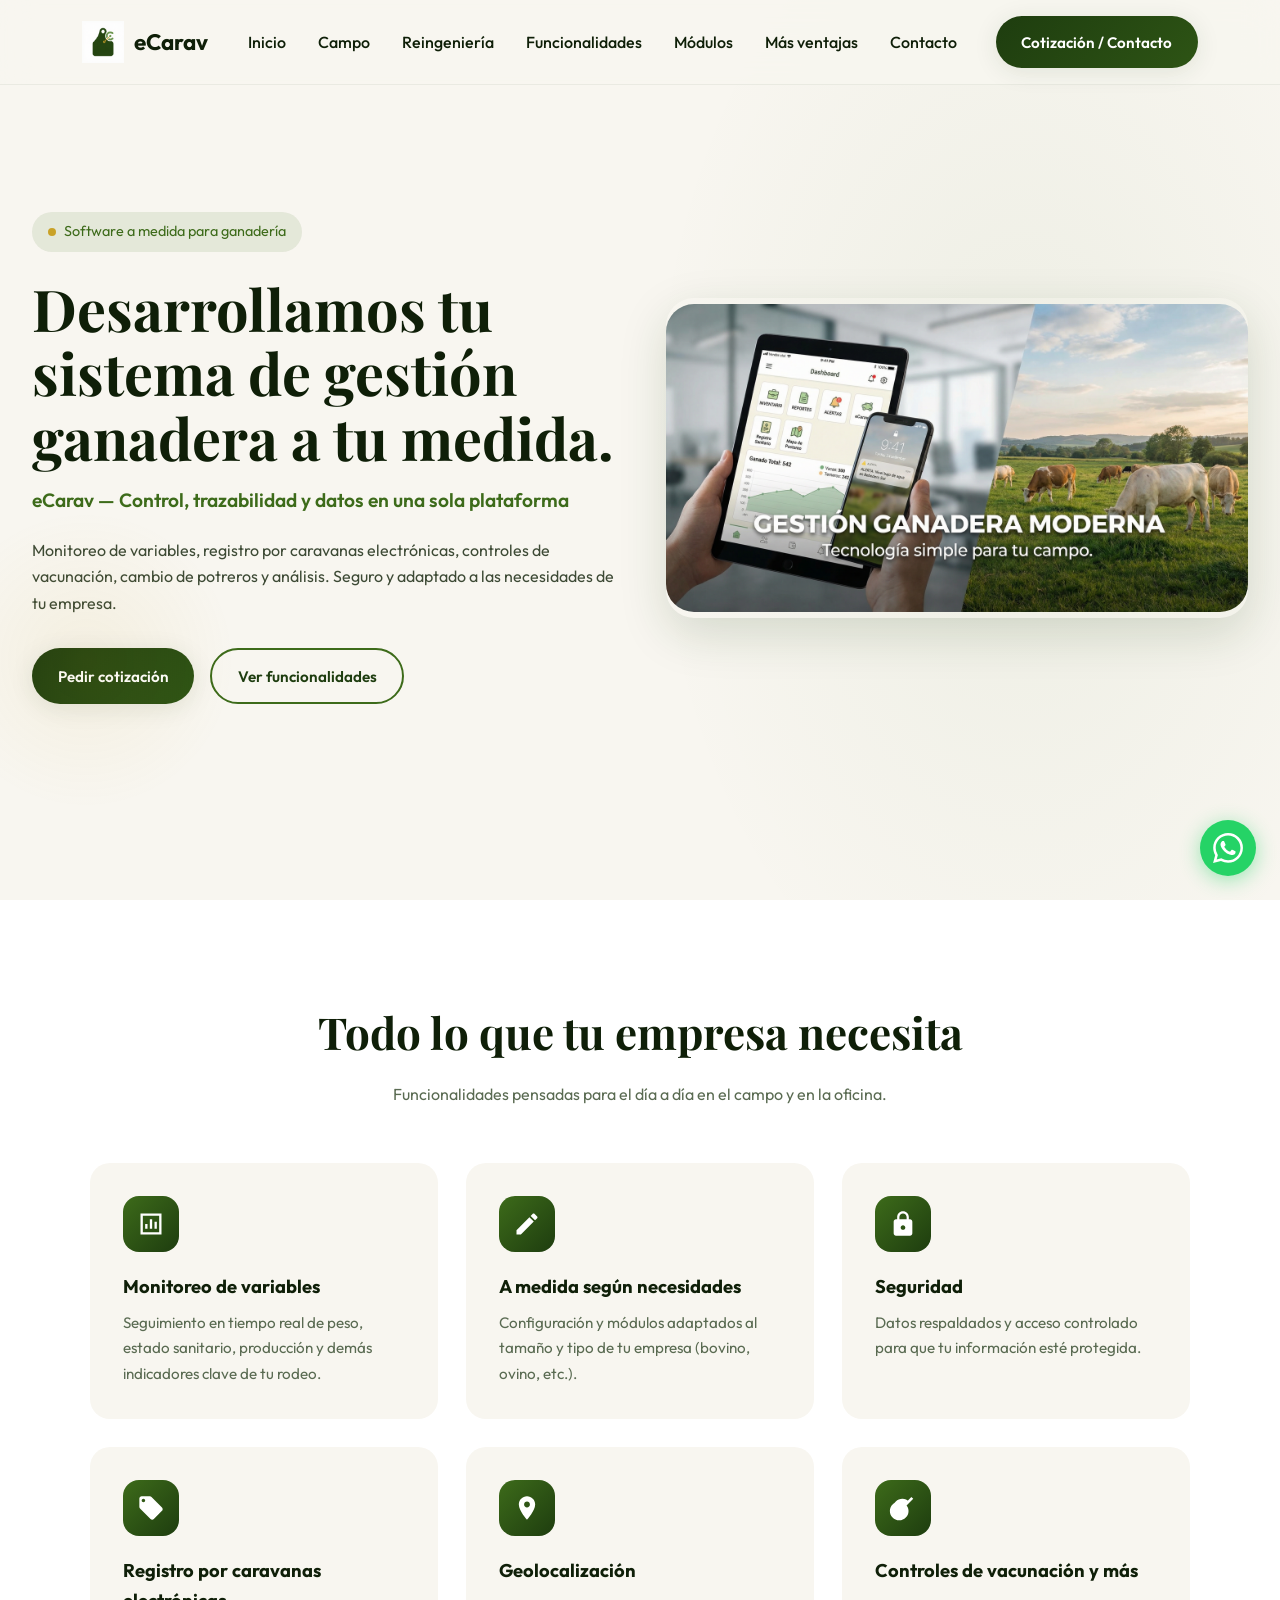
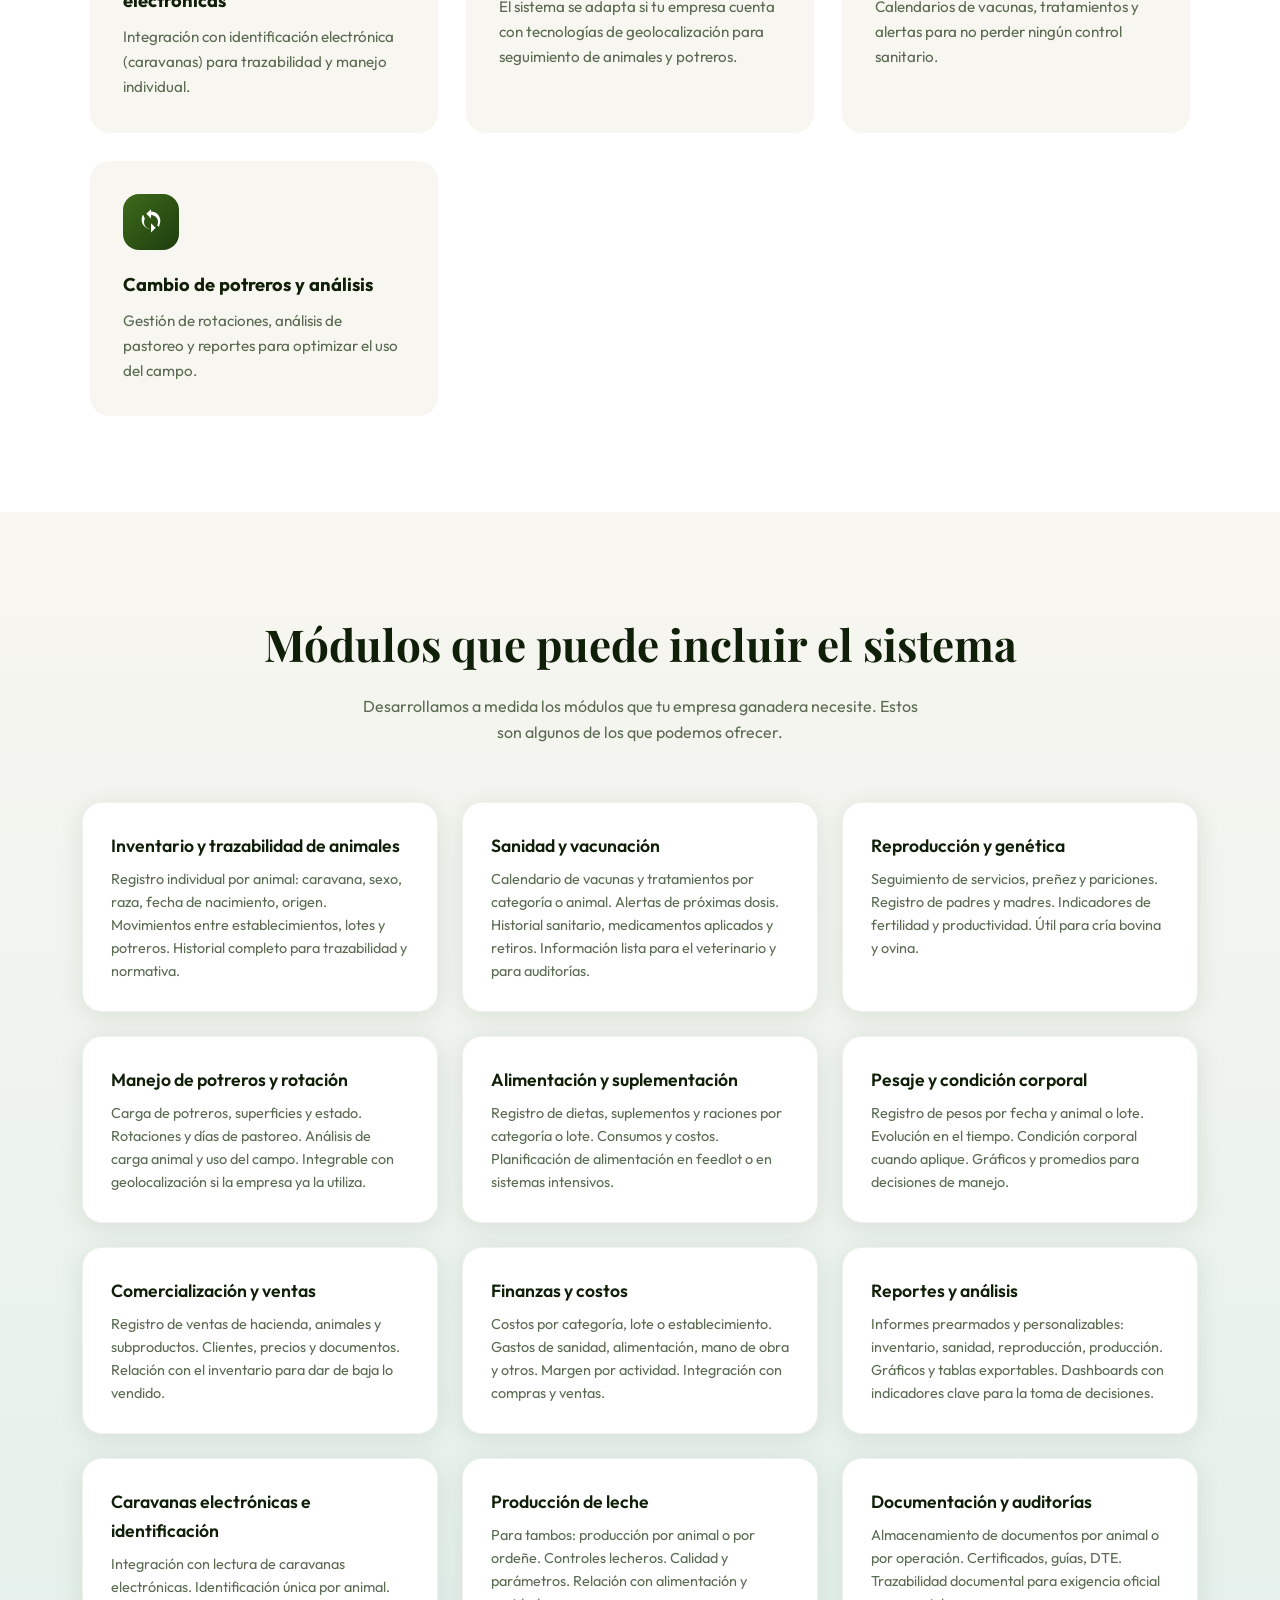
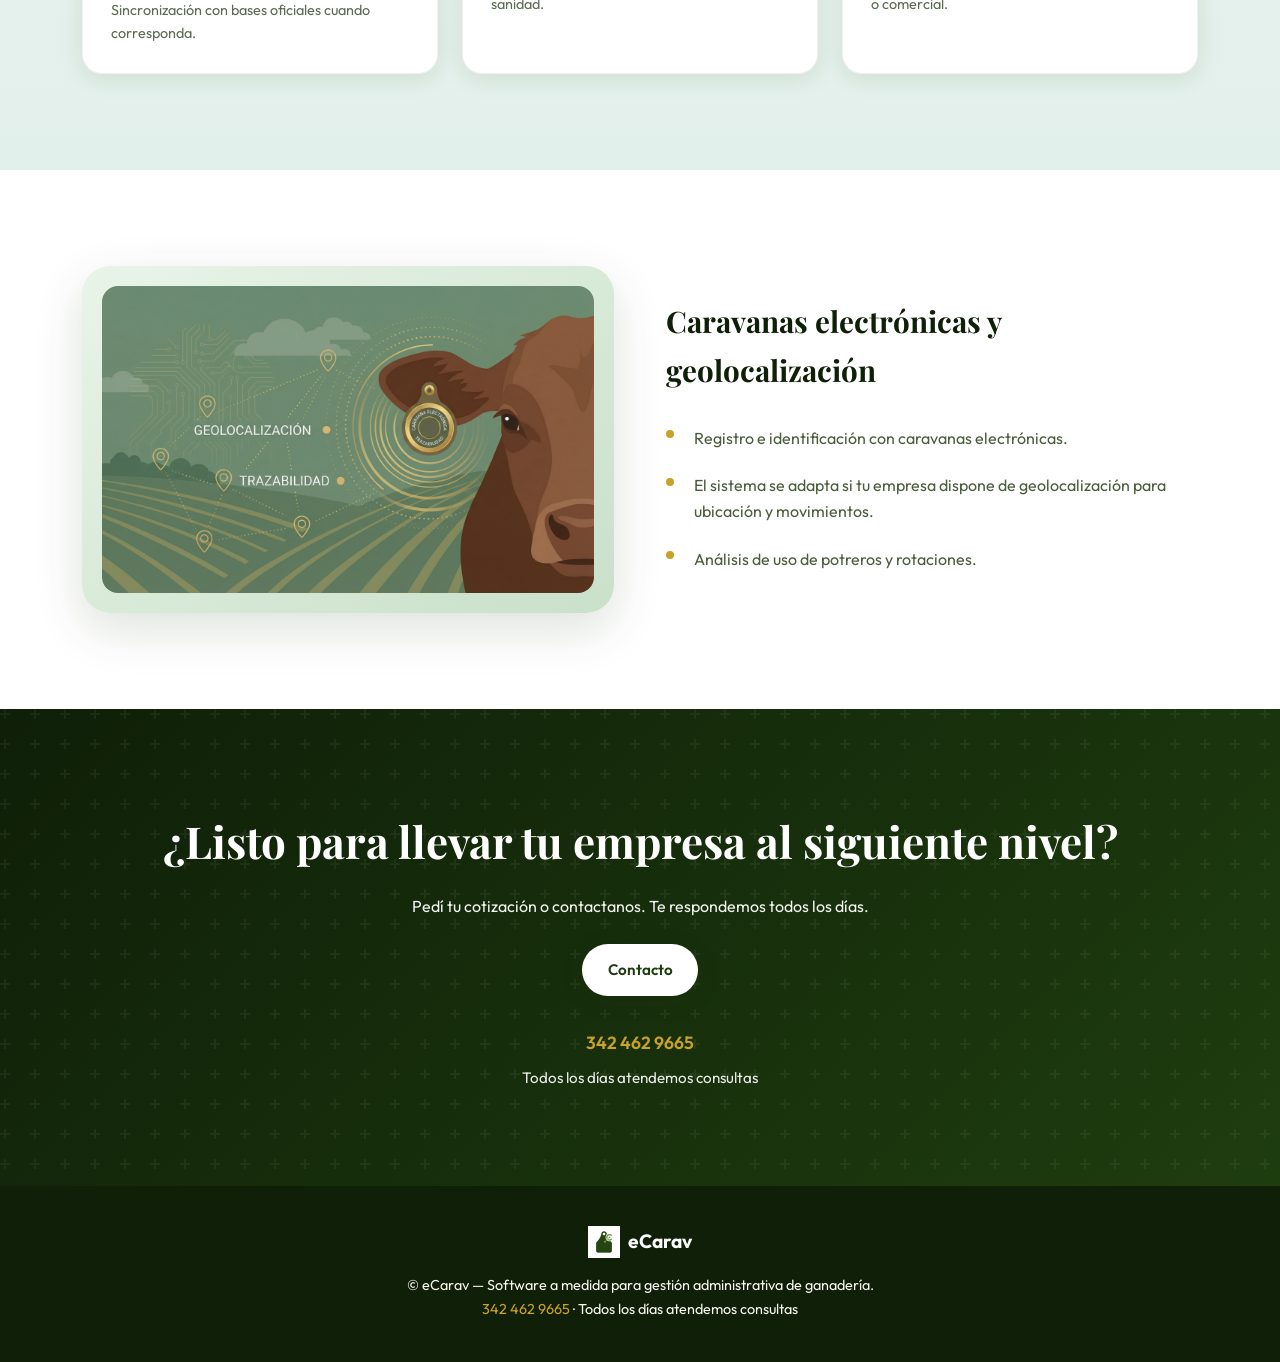
==== campo/index.html @ ef4b3420 "Add files via upload" ====
<!DOCTYPE html>
<html lang="es">
<head>
  <meta charset="UTF-8">
  <meta name="viewport" content="width=device-width, initial-scale=1.0">
  <title>Campo — Gestión ganadera | eCarav</title>
  <link rel="icon" type="image/png" href="/images/ecarav-logo.png">
  <link rel="preconnect" href="https://fonts.googleapis.com">
  <link rel="preconnect" href="https://fonts.gstatic.com" crossorigin>
  <link href="https://fonts.googleapis.com/css2?family=Outfit:wght@300;400;500;600;700;800&family=Playfair+Display:wght@600;700&display=swap" rel="stylesheet">
  <style>
    :root {
      --color-earth: #1e3d0f;
      --color-pasture: #3d6b1a;
      --color-gold: #c9a227;
      --color-cream: #f8f6f0;
      --color-bark: #0f1f08;
      --color-sky: #e2f0eb;
      --color-mint: #b8d4a8;
      --shadow-soft: 0 4px 24px rgba(30, 61, 15, 0.1);
      --shadow-lift: 0 16px 48px rgba(30, 61, 15, 0.15);
      --radius: 20px;
      --radius-lg: 28px;
      --transition: 0.4s cubic-bezier(0.4, 0, 0.2, 1);
      --ease-out: cubic-bezier(0.34, 1.56, 0.64, 1);
      --spacing-section: 6rem;
      --spacing-container: 2rem;
      --spacing-image: 1.25rem;
    }

    *, *::before, *::after { box-sizing: border-box; margin: 0; padding: 0; }
    html { scroll-behavior: smooth; }
    body {
      font-family: 'Outfit', sans-serif;
      background: var(--color-cream);
      color: var(--color-bark);
      line-height: 1.65;
      overflow-x: hidden;
    }
    img { max-width: 100%; height: auto; }

    .container { max-width: 1180px; margin: 0 auto; padding: 0 var(--spacing-container); }

    /* ----- Animaciones globales ----- */
    @keyframes fadeUp {
      from { opacity: 0; transform: translateY(32px); }
      to { opacity: 1; transform: translateY(0); }
    }
    @keyframes float {
      0%, 100% { transform: translateY(0); }
      50% { transform: translateY(-10px); }
    }
    @keyframes pulse-soft {
      0%, 100% { opacity: 1; transform: scale(1); }
      50% { opacity: 0.9; transform: scale(1.02); }
    }
    @keyframes gradient-shift {
      0% { background-position: 0% 50%; }
      50% { background-position: 100% 50%; }
      100% { background-position: 0% 50%; }
    }
    @keyframes shimmer {
      0% { background-position: -200% 0; }
      100% { background-position: 200% 0; }
    }
    @keyframes dot-pulse {
      0%, 100% { opacity: 0.4; transform: scale(1); }
      50% { opacity: 1; transform: scale(1.2); }
    }

    /* ----- Header ----- */
    header {
      position: fixed;
      top: 0;
      left: 0;
      right: 0;
      z-index: 100;
      padding: 1rem 0;
      background: rgba(248, 246, 240, 0.88);
      backdrop-filter: blur(16px);
      border-bottom: 1px solid rgba(30, 61, 15, 0.06);
      transition: var(--transition);
    }
    header.scrolled { padding: 0.6rem 0; box-shadow: var(--shadow-soft); }
    .header-inner {
      display: flex;
      align-items: center;
      justify-content: space-between;
    }
    .logo-link {
      display: flex;
      align-items: center;
      gap: 0.65rem;
      text-decoration: none;
      color: var(--color-bark);
      font-weight: 700;
      font-size: 1.4rem;
      transition: var(--transition);
    }
    .logo-link:hover { color: var(--color-pasture); }
    .logo-link img {
      height: 42px;
      width: auto;
      display: block;
    }
    nav ul { display: flex; gap: 2rem; list-style: none; flex-wrap: wrap; }
    .btn-text-mobile { display: none; }
    nav a {
      text-decoration: none;
      color: var(--color-bark);
      font-weight: 500;
      transition: var(--transition);
    }
    nav a:hover { color: var(--color-pasture); }
    .btn {
      display: inline-flex;
      align-items: center;
      justify-content: center;
      gap: 0.5rem;
      padding: 0.85rem 1.6rem;
      border-radius: 999px;
      font-weight: 600;
      text-decoration: none;
      transition: var(--transition);
      border: none;
      cursor: pointer;
      font-family: inherit;
      font-size: 0.95rem;
    }
    .btn-primary {
      background: linear-gradient(135deg, var(--color-earth) 0%, var(--color-pasture) 100%);
      background-size: 200% 200%;
      color: white;
      box-shadow: var(--shadow-soft);
    }
    .btn-primary:hover {
      transform: translateY(-3px);
      box-shadow: var(--shadow-lift);
      animation: gradient-shift 3s ease infinite;
    }
    .btn-outline {
      background: transparent;
      color: var(--color-earth);
      border: 2px solid var(--color-pasture);
    }
    .btn-outline:hover {
      background: var(--color-pasture);
      color: white;
    }

    /* ----- Hero ----- */
    .hero {
      min-height: 100vh;
      display: grid;
      grid-template-columns: 1fr 1fr;
      align-items: center;
      gap: clamp(2rem, 4vw, 4rem);
      padding: 6rem var(--spacing-container) 5rem;
      position: relative;
    }
    .hero::before {
      content: '';
      position: absolute;
      top: -30%;
      right: -15%;
      width: 70%;
      height: 160%;
      background: radial-gradient(ellipse, rgba(61, 107, 26, 0.06) 0%, transparent 60%);
      pointer-events: none;
    }
    .hero::after {
      content: '';
      position: absolute;
      bottom: 10%;
      left: -5%;
      width: 300px;
      height: 300px;
      background: radial-gradient(circle, rgba(201, 162, 39, 0.08) 0%, transparent 70%);
      pointer-events: none;
    }
    .hero-content h1 {
      font-family: 'Playfair Display', serif;
      font-size: clamp(2.4rem, 5vw, 3.6rem);
      line-height: 1.12;
      color: var(--color-bark);
      margin-bottom: 1rem;
      opacity: 0;
      animation: fadeUp 0.9s var(--ease-out) forwards;
    }
    .hero-content .tagline {
      font-size: 1.2rem;
      color: var(--color-pasture);
      font-weight: 600;
      margin-bottom: 1.25rem;
      opacity: 0;
      animation: fadeUp 0.9s 0.12s var(--ease-out) forwards;
    }
    .hero-content p {
      margin-bottom: 2rem;
      color: #3d4a35;
      opacity: 0;
      animation: fadeUp 0.9s 0.24s var(--ease-out) forwards;
    }
    .hero-actions {
      display: flex;
      gap: 1rem;
      flex-wrap: wrap;
      opacity: 0;
      animation: fadeUp 0.9s 0.4s var(--ease-out) forwards;
    }
    .hero-image-wrap {
      position: relative;
      border-radius: var(--radius-lg);
      overflow: visible;
      box-shadow: var(--shadow-lift);
      padding: 0;
      background: transparent;
      opacity: 0;
      animation: fadeUp 0.9s 0.2s var(--ease-out) forwards;
      display: flex;
      align-items: center;
      justify-content: center;
      min-height: 320px;
    }
    .hero-image-wrap img {
      width: 100%;
      height: auto;
      max-height: 420px;
      object-fit: contain;
      object-position: center;
      display: block;
      border-radius: var(--radius-lg);
    }
    .gif-zone {
      width: 100%;
      height: 100%;
      min-height: 280px;
      display: flex;
      align-items: center;
      justify-content: center;
      background: #d8e8d0;
      position: relative;
    }
    .gif-zone img {
      width: 100%;
      height: auto;
      max-height: 100%;
      object-fit: contain;
    }
    .img-placeholder {
      width: 100%;
      height: 100%;
      min-height: 200px;
      display: flex;
      align-items: center;
      justify-content: center;
      color: var(--color-pasture);
      font-size: 0.9rem;
      font-weight: 500;
      border: 2px dashed rgba(61, 107, 26, 0.3);
    }

    /* ----- Badge dinámico ----- */
    .badge-dynamic {
      display: inline-flex;
      align-items: center;
      gap: 0.5rem;
      padding: 0.5rem 1rem;
      background: rgba(61, 107, 26, 0.1);
      border-radius: 999px;
      font-size: 0.9rem;
      color: var(--color-pasture);
      margin-bottom: 1.5rem;
      opacity: 0;
      animation: fadeUp 0.9s 0.05s var(--ease-out) forwards;
    }
    .badge-dynamic .dot {
      width: 8px;
      height: 8px;
      border-radius: 50%;
      background: var(--color-gold);
      animation: dot-pulse 1.5s ease-in-out infinite;
    }

    /* ----- Features ----- */
    .features {
      padding: var(--spacing-section) 0;
      background: white;
      position: relative;
    }
    .features .container { padding-left: var(--spacing-container); padding-right: var(--spacing-container); }
    .section-title {
      text-align: center;
      margin-bottom: 3.5rem;
      padding: 0 1rem;
    }
    .section-title h2 {
      font-family: 'Playfair Display', serif;
      font-size: clamp(2rem, 4vw, 2.75rem);
      color: var(--color-bark);
      margin-bottom: 0.75rem;
    }
    .section-title p { color: #5a6b52; max-width: 560px; margin: 0 auto; }
    .features-grid {
      display: grid;
      grid-template-columns: repeat(auto-fit, minmax(280px, 1fr));
      gap: 1.75rem;
      margin: 0 auto;
      max-width: 1100px;
    }
    .feature-card {
      background: var(--color-cream);
      border-radius: var(--radius);
      padding: 2rem;
      transition: var(--transition);
      border: 1px solid transparent;
      position: relative;
      overflow: hidden;
    }
    .feature-card::before {
      content: '';
      position: absolute;
      top: 0;
      left: 0;
      right: 0;
      height: 4px;
      background: linear-gradient(90deg, var(--color-pasture), var(--color-gold));
      transform: scaleX(0);
      transform-origin: left;
      transition: var(--transition);
    }
    .feature-card:hover {
      transform: translateY(-8px);
      box-shadow: var(--shadow-lift);
      border-color: rgba(61, 107, 26, 0.15);
    }
    .feature-card:hover::before { transform: scaleX(1); }
    .feature-card .icon-wrap {
      width: 56px;
      height: 56px;
      border-radius: 16px;
      background: linear-gradient(135deg, var(--color-pasture), var(--color-earth));
      display: flex;
      align-items: center;
      justify-content: center;
      color: white;
      margin-bottom: 1.25rem;
      transition: var(--transition);
    }
    .feature-card .icon-wrap svg {
      width: 28px;
      height: 28px;
      fill: currentColor;
    }
    .feature-card:hover .icon-wrap { animation: pulse-soft 1.5s ease infinite; }
    .feature-card h3 { margin-bottom: 0.5rem; color: var(--color-bark); font-size: 1.15rem; }
    .feature-card p { color: #5a6b52; font-size: 0.95rem; }

    /* ----- Módulos del sistema ----- */
    .modules-section {
      padding: var(--spacing-section) 0;
      background: linear-gradient(180deg, var(--color-cream) 0%, var(--color-sky) 100%);
    }
    .modules-section .container { padding-left: var(--spacing-container); padding-right: var(--spacing-container); }
    .modules-intro {
      max-width: 640px;
      margin: 0 auto 2.5rem;
      text-align: center;
    }
    .modules-intro p { color: #5a6b52; margin-top: 0.75rem; }
    .modules-grid {
      display: grid;
      grid-template-columns: repeat(auto-fill, minmax(320px, 1fr));
      gap: 1.5rem;
    }
    .module-card {
      background: white;
      border-radius: var(--radius);
      padding: 1.75rem;
      box-shadow: var(--shadow-soft);
      transition: var(--transition);
      border: 1px solid rgba(61, 107, 26, 0.08);
    }
    .module-card:hover {
      box-shadow: var(--shadow-lift);
      border-color: rgba(61, 107, 26, 0.15);
    }
    .module-card h4 {
      font-size: 1.1rem;
      color: var(--color-bark);
      margin-bottom: 0.5rem;
      font-weight: 600;
    }
    .module-card p {
      font-size: 0.9rem;
      color: #5a6b52;
      line-height: 1.6;
      margin: 0;
    }

    /* ----- Bloque destacado con imagen / GIF ----- */
    .highlight-block {
      padding: var(--spacing-section) 0;
      background: white;
    }
    .highlight-block .container { padding-left: var(--spacing-container); padding-right: var(--spacing-container); }
    .highlight-split {
      display: grid;
      grid-template-columns: 1fr 1fr;
      gap: clamp(2.5rem, 4vw, 4rem);
      align-items: center;
      margin-bottom: 4.5rem;
    }
    .highlight-split:last-child { margin-bottom: 0; }
    .highlight-split.reverse { direction: rtl; }
    .highlight-split.reverse > * { direction: ltr; }
    .highlight-media {
      border-radius: var(--radius-lg);
      overflow: visible;
      box-shadow: var(--shadow-lift);
      padding: var(--spacing-image);
      background: linear-gradient(145deg, #e8f4e8, #c9e0c9);
      display: flex;
      align-items: center;
      justify-content: center;
      min-height: 280px;
    }
    .highlight-media img {
      width: 100%;
      height: auto;
      max-height: 320px;
      object-fit: contain;
      object-position: center;
      display: block;
      border-radius: calc(var(--radius) - 4px);
    }
    .highlight-media .gif-zone { min-height: 260px; }
    .highlight-media .gif-zone img { object-fit: contain; max-height: 300px; }
    .highlight-content { padding: 0 1.5rem 0 0; }
    .highlight-split.reverse .highlight-content { padding: 0 0 0 1.5rem; }
    .highlight-content h3 {
      font-family: 'Playfair Display', serif;
      font-size: 1.85rem;
      margin-bottom: 1.25rem;
      color: var(--color-bark);
    }
    .highlight-content ul { list-style: none; }
    .highlight-content li {
      padding: 0.65rem 0;
      padding-left: 1.75rem;
      position: relative;
      color: #4a5d3d;
    }
    .highlight-content li::before {
      content: '';
      position: absolute;
      left: 0;
      top: 1rem;
      width: 8px;
      height: 8px;
      border-radius: 50%;
      background: var(--color-gold);
    }

    /* ----- CTA + Contacto ----- */
    .cta {
      padding: var(--spacing-section) 0;
      background: linear-gradient(135deg, var(--color-bark) 0%, var(--color-earth) 50%, var(--color-pasture) 100%);
      background-size: 200% 200%;
      animation: gradient-shift 8s ease infinite;
      color: white;
      text-align: center;
      position: relative;
      overflow: hidden;
    }
    .cta::before {
      content: '';
      position: absolute;
      inset: 0;
      background: url("data:image/svg+xml,%3Csvg width='60' height='60' viewBox='0 0 60 60' xmlns='http://www.w3.org/2000/svg'%3E%3Cg fill='none' fill-rule='evenodd'%3E%3Cg fill='%23ffffff' fill-opacity='0.05'%3E%3Cpath d='M36 34v-4h-2v4h-4v2h4v4h2v-4h4v-2h-4zm0-30V0h-2v4h-4v2h4v4h2V6h4V4h-4zM6 34v-4H4v4H0v2h4v4h2v-4h4v-2H6zM6 4V0H4v4H0v2h4v4h2V6h4V4H6z'/%3E%3C/g%3E%3C/g%3E%3C/svg%3E");
    }
    .cta .container { position: relative; z-index: 1; }
    .cta h2 {
      font-family: 'Playfair Display', serif;
      font-size: clamp(2rem, 4vw, 2.75rem);
      margin-bottom: 1rem;
    }
    .cta p { margin-bottom: 1.5rem; opacity: 0.95; max-width: 520px; margin-left: auto; margin-right: auto; }
    .cta-actions { display: flex; gap: 1rem; justify-content: center; flex-wrap: wrap; margin-bottom: 2rem; }
    .contact-info {
      display: flex;
      flex-direction: column;
      align-items: center;
      gap: 0.5rem;
      font-size: 1.1rem;
    }
    .contact-info a {
      color: var(--color-gold);
      text-decoration: none;
      font-weight: 600;
      transition: var(--transition);
    }
    .contact-info a:hover { text-decoration: underline; }
    .contact-info .hours { font-size: 0.95rem; opacity: 0.9; }
    .cta .btn-primary {
      background: white;
      color: var(--color-earth);
    }
    .cta .btn-primary:hover { background: var(--color-cream); color: var(--color-bark); }

    /* ----- Footer ----- */
    footer {
      padding: 2.5rem var(--spacing-container);
      background: var(--color-bark);
      color: var(--color-cream);
      text-align: center;
      font-size: 0.9rem;
    }
    footer a { color: var(--color-gold); text-decoration: none; }
    footer .logo-footer {
      display: inline-flex;
      align-items: center;
      gap: 0.5rem;
      margin-bottom: 1rem;
      color: white;
      font-weight: 700;
      font-size: 1.2rem;
    }
    footer .logo-footer img { height: 32px; width: auto; }

    /* ----- Reveal al scroll ----- */
    .reveal {
      opacity: 0;
      transform: translateY(32px);
      transition: opacity 0.65s var(--ease-out), transform 0.65s var(--ease-out);
    }
    .reveal.visible {
      opacity: 1;
      transform: translateY(0);
    }

    /* ----- Responsive: tablet ----- */
    @media (max-width: 900px) {
      .header-inner { flex-wrap: wrap; }
      nav ul { gap: 1rem; }
      .hero { grid-template-columns: 1fr; padding-top: 5rem; text-align: center; padding-left: var(--spacing-container); padding-right: var(--spacing-container); }
      .hero-actions { justify-content: center; }
      .hero-image-wrap { max-width: 540px; margin: 0 auto; }
      .hero-image-wrap img { max-height: 320px; }
      .features-grid { grid-template-columns: 1fr; }
      .modules-grid { grid-template-columns: 1fr; }
      .highlight-split, .highlight-split.reverse {
        grid-template-columns: 1fr;
        direction: ltr;
        gap: 2rem;
      }
      .highlight-content { padding: 0 !important; }
      .highlight-media { padding: 1.25rem; }
      .highlight-media img { max-height: 280px; }
    }

    /* ----- Responsive: móvil ----- */
    @media (max-width: 600px) {
      :root { --spacing-container: 1rem; --spacing-section: 3.5rem; }
      .container { padding-left: 1rem; padding-right: 1rem; }
      header .container { padding-left: 1rem; padding-right: 1rem; }
      .header-inner { flex-wrap: wrap; gap: 0.75rem; }
      .logo-link { font-size: 1.2rem; }
      .logo-link img { height: 36px; }
      nav.nav-desktop { display: none; }
      .btn { padding: 0.75rem 1.25rem; font-size: 0.9rem; min-height: 44px; -webkit-tap-highlight-color: transparent; }
      header .btn-contact { padding: 0.7rem 1.25rem; }
      .btn-text-desktop { display: none; }
      .btn-text-mobile { display: inline; }
      .hero {
        min-height: auto;
        padding: 5rem 1rem 3rem;
        gap: 2rem;
      }
      .hero-content h1 { font-size: 1.75rem; line-height: 1.2; margin-bottom: 0.75rem; }
      .hero-content .tagline { font-size: 1rem; margin-bottom: 1rem; }
      .hero-content p { font-size: 0.95rem; margin-bottom: 1.5rem; }
      .hero-actions {
        flex-direction: column;
        width: 100%;
        gap: 0.75rem;
      }
      .hero-actions .btn { width: 100%; justify-content: center; }
      .hero-image-wrap { min-height: 240px; }
      .hero-image-wrap img { max-height: 260px; }
      .features { padding: 3.5rem 0; }
      .features .container { padding-left: 1rem; padding-right: 1rem; }
      .section-title { margin-bottom: 2rem; padding: 0; }
      .section-title h2 { font-size: 1.6rem; }
      .section-title p { font-size: 0.9rem; }
      .feature-card { padding: 1.5rem; }
      .feature-card .icon-wrap { width: 48px; height: 48px; }
      .feature-card .icon-wrap svg { width: 24px; height: 24px; }
      .feature-card h3 { font-size: 1.05rem; }
      .feature-card p { font-size: 0.9rem; }
      .modules-section { padding: 3.5rem 0; }
      .modules-section .container { padding-left: 1rem; padding-right: 1rem; }
      .modules-grid { grid-template-columns: 1fr; }
      .module-card { padding: 1.5rem; }
      .highlight-block { padding: 3.5rem 0; }
      .highlight-block .container { padding-left: 1rem; padding-right: 1rem; }
      .highlight-split, .highlight-split.reverse { margin-bottom: 3rem; gap: 1.5rem; }
      .highlight-media { padding: 1rem; min-height: 220px; }
      .highlight-media img { max-height: 220px; }
      .highlight-content h3 { font-size: 1.4rem; }
      .highlight-content li { font-size: 0.9rem; padding: 0.5rem 0 0.5rem 1.5rem; }
      .cta { padding: 3.5rem 1rem; }
      .cta h2 { font-size: 1.5rem; margin-bottom: 0.75rem; }
      .cta p { font-size: 0.95rem; margin-bottom: 1.5rem; }
      .cta-actions { flex-direction: column; margin-bottom: 1.5rem; }
      .cta-actions .btn { width: 100%; max-width: 280px; min-height: 48px; }
      .contact-info { font-size: 1rem; }
      .contact-info a { font-size: 1.1rem; }
      footer { padding: 2rem 1rem; font-size: 0.85rem; }
      footer .logo-footer { font-size: 1.1rem; }
      footer .logo-footer img { height: 28px; }
    }

    /* ----- WhatsApp flotante ----- */
    .wa-float {
      position: fixed;
      bottom: 1.5rem;
      right: 1.5rem;
      z-index: 999;
      width: 56px;
      height: 56px;
      border-radius: 50%;
      background: #25D366;
      color: white;
      display: flex;
      align-items: center;
      justify-content: center;
      box-shadow: 0 4px 20px rgba(37, 211, 102, 0.45);
      transition: transform 0.3s ease, box-shadow 0.3s ease;
      -webkit-tap-highlight-color: transparent;
      text-decoration: none;
      animation: wa-float 2.5s ease-in-out infinite;
    }
    .wa-float:hover {
      transform: scale(1.08);
      box-shadow: 0 6px 28px rgba(37, 211, 102, 0.55);
    }
    .wa-float svg {
      width: 30px;
      height: 30px;
      fill: currentColor;
    }
    @keyframes wa-float {
      0%, 100% { transform: translateY(0); }
      50% { transform: translateY(-6px); }
    }

    /* ----- Responsive: móvil muy pequeño ----- */
    @media (max-width: 380px) {
      .hero-content h1 { font-size: 1.5rem; }
      .logo-link span { font-size: 1.1rem; }
      .section-title h2 { font-size: 1.45rem; }
      .cta h2 { font-size: 1.35rem; }
    }
    @media (max-width: 600px) {
      .wa-float { bottom: 1.25rem; right: 1.25rem; width: 52px; height: 52px; }
      .wa-float svg { width: 28px; height: 28px; }
    }
  </style>
</head>
<body>
  <header id="header">
    <div class="container header-inner">
      <a href="/" class="logo-link">
        <img src="/images/ecarav-logo.png" alt="eCarav logo">
        <span>eCarav</span>
      </a>
      <nav class="nav-desktop">
        <ul>
          <li><a href="/">Inicio</a></li>
          <li><a href="/campo/">Campo</a></li>
          <li><a href="/reingenieria/">Reingeniería</a></li>
          <li><a href="#features">Funcionalidades</a></li>
          <li><a href="#modulos">Módulos</a></li>
          <li><a href="#destacado">Más ventajas</a></li>
          <li><a href="/contacto/">Contacto</a></li>
        </ul>
      </nav>
      <a href="/contacto/" class="btn btn-primary btn-contact"><span class="btn-text-desktop">Cotización / Contacto</span><span class="btn-text-mobile">Contacto</span></a>
    </div>
  </header>

  <main>
    <section class="hero">
      <div class="container" style="display: contents;">
        <div class="hero-content">
          <div class="badge-dynamic">
            <span class="dot"></span>
            Software a medida para ganadería
          </div>
          <h1>Desarrollamos tu sistema de gestión ganadera a tu medida.</h1>
          <p class="tagline">eCarav — Control, trazabilidad y datos en una sola plataforma</p>
          <p>Monitoreo de variables, registro por caravanas electrónicas, controles de vacunación, cambio de potreros y análisis. Seguro y adaptado a las necesidades de tu empresa.</p>
          <div class="hero-actions">
            <a href="/contacto/" class="btn btn-primary">Pedir cotización</a>
            <a href="#features" class="btn btn-outline">Ver funcionalidades</a>
          </div>
        </div>
        <div class="hero-image-wrap">
          <img src="/images/ecarav-hero.png" alt="eCarav — Gestión ganadera en campo y pantalla">
        </div>
      </div>
    </section>

    <section class="features" id="features">
      <div class="container">
        <div class="section-title reveal">
          <h2>Todo lo que tu empresa necesita</h2>
          <p>Funcionalidades pensadas para el día a día en el campo y en la oficina.</p>
        </div>
        <div class="features-grid">
          <article class="feature-card reveal">
            <div class="icon-wrap"><svg viewBox="0 0 24 24" xmlns="http://www.w3.org/2000/svg"><path d="M3 3v18h18V3H3zm16 16H5V5h14v14zM7 12h2v4H7v-4zm4-4h2v8h-2V8zm4 2h2v6h-2v-6z"/></svg></div>
            <h3>Monitoreo de variables</h3>
            <p>Seguimiento en tiempo real de peso, estado sanitario, producción y demás indicadores clave de tu rodeo.</p>
          </article>
          <article class="feature-card reveal">
            <div class="icon-wrap"><svg viewBox="0 0 24 24" xmlns="http://www.w3.org/2000/svg"><path d="M3 17.25V21h3.75L17.81 9.94l-3.75-3.75L3 17.25zM20.71 7.04c.39-.39.39-1.02 0-1.41l-2.34-2.34c-.39-.39-1.02-.39-1.41 0l-1.83 1.83 3.75 3.75 1.83-1.83z"/></svg></div>
            <h3>A medida según necesidades</h3>
            <p>Configuración y módulos adaptados al tamaño y tipo de tu empresa (bovino, ovino, etc.).</p>
          </article>
          <article class="feature-card reveal">
            <div class="icon-wrap"><svg viewBox="0 0 24 24" xmlns="http://www.w3.org/2000/svg"><path d="M18 8h-1V6c0-2.76-2.24-5-5-5S7 3.24 7 6v2H6c-1.1 0-2 .9-2 2v10c0 1.1.9 2 2 2h12c1.1 0 2-.9 2-2V10c0-1.1-.9-2-2-2zm-6 9c-1.1 0-2-.9-2-2s.9-2 2-2 2 .9 2 2-.9 2-2 2zm3.1-9H8.9V6c0-1.71 1.39-3.1 3.1-3.1 1.71 0 3.1 1.39 3.1 3.1v2z"/></svg></div>
            <h3>Seguridad</h3>
            <p>Datos respaldados y acceso controlado para que tu información esté protegida.</p>
          </article>
          <article class="feature-card reveal">
            <div class="icon-wrap"><svg viewBox="0 0 24 24" xmlns="http://www.w3.org/2000/svg"><path d="M21.41 11.58l-9-9C12.05 2.22 11.55 2 11 2H4c-1.1 0-2 .9-2 2v7c0 .55.22 1.05.59 1.42l9 9c.36.36.86.58 1.41.58.55 0 1.05-.22 1.41-.59l7-7c.37-.36.59-.86.59-1.41 0-.55-.23-1.06-.59-1.42zM5.5 7C4.67 7 4 6.33 4 5.5S4.67 4 5.5 4 7 4.67 7 5.5 6.33 7 5.5 7z"/></svg></div>
            <h3>Registro por caravanas electrónicas</h3>
            <p>Integración con identificación electrónica (caravanas) para trazabilidad y manejo individual.</p>
          </article>
          <article class="feature-card reveal">
            <div class="icon-wrap"><svg viewBox="0 0 24 24" xmlns="http://www.w3.org/2000/svg"><path d="M12 2C8.13 2 5 5.13 5 9c0 5.25 7 13 7 13s7-7.75 7-13c0-3.87-3.13-7-7-7zm0 9.5c-1.38 0-2.5-1.12-2.5-2.5s1.12-2.5 2.5-2.5 2.5 1.12 2.5 2.5-1.12 2.5-2.5 2.5z"/></svg></div>
            <h3>Geolocalización</h3>
            <p>El sistema se adapta si tu empresa cuenta con tecnologías de geolocalización para seguimiento de animales y potreros.</p>
          </article>
          <article class="feature-card reveal">
            <div class="icon-wrap"><svg viewBox="0 0 24 24" xmlns="http://www.w3.org/2000/svg"><path d="M19.36 2.72l1.42 1.42-5.72 5.71c1.07 1.32 1.69 2.96 1.69 4.72 0 4.42-3.58 8-8 8s-8-3.58-8-8 3.58-8 8-8c1.76 0 3.4.62 4.72 1.69l5.71-5.72M5.93 17.57C4.5 16.25 3.5 14.23 3.5 12c0-4.42 3.58-8 8-8 2.23 0 4.25 1 5.57 2.43L12 14.93l-6.07-6.36z"/></svg></div>
            <h3>Controles de vacunación y más</h3>
            <p>Calendarios de vacunas, tratamientos y alertas para no perder ningún control sanitario.</p>
          </article>
          <article class="feature-card reveal">
            <div class="icon-wrap"><svg viewBox="0 0 24 24" xmlns="http://www.w3.org/2000/svg"><path d="M12 4V1L8 5l4 4V6c3.31 0 6 2.69 6 6 0 1.01-.25 1.97-.7 2.8l1.46 1.46C19.54 14.03 20 12.57 20 11c0-4.42-3.58-8-8-8zm0 14c-3.31 0-6-2.69-6-6 0-1.01.25-1.97.7-2.8L5.24 5.54C4.46 6.97 4 8.43 4 10c0 4.42 3.58 8 8 8v3l4-4-4-4v3z"/></svg></div>
            <h3>Cambio de potreros y análisis</h3>
            <p>Gestión de rotaciones, análisis de pastoreo y reportes para optimizar el uso del campo.</p>
          </article>
        </div>
      </div>
    </section>

    <section class="modules-section" id="modulos">
      <div class="container">
        <div class="section-title reveal">
          <h2>Módulos que puede incluir el sistema</h2>
          <p>Desarrollamos a medida los módulos que tu empresa ganadera necesite. Estos son algunos de los que podemos ofrecer.</p>
        </div>
        <div class="modules-grid">
          <article class="module-card reveal">
            <h4>Inventario y trazabilidad de animales</h4>
            <p>Registro individual por animal: caravana, sexo, raza, fecha de nacimiento, origen. Movimientos entre establecimientos, lotes y potreros. Historial completo para trazabilidad y normativa.</p>
          </article>
          <article class="module-card reveal">
            <h4>Sanidad y vacunación</h4>
            <p>Calendario de vacunas y tratamientos por categoría o animal. Alertas de próximas dosis. Historial sanitario, medicamentos aplicados y retiros. Información lista para el veterinario y para auditorías.</p>
          </article>
          <article class="module-card reveal">
            <h4>Reproducción y genética</h4>
            <p>Seguimiento de servicios, preñez y pariciones. Registro de padres y madres. Indicadores de fertilidad y productividad. Útil para cría bovina y ovina.</p>
          </article>
          <article class="module-card reveal">
            <h4>Manejo de potreros y rotación</h4>
            <p>Carga de potreros, superficies y estado. Rotaciones y días de pastoreo. Análisis de carga animal y uso del campo. Integrable con geolocalización si la empresa ya la utiliza.</p>
          </article>
          <article class="module-card reveal">
            <h4>Alimentación y suplementación</h4>
            <p>Registro de dietas, suplementos y raciones por categoría o lote. Consumos y costos. Planificación de alimentación en feedlot o en sistemas intensivos.</p>
          </article>
          <article class="module-card reveal">
            <h4>Pesaje y condición corporal</h4>
            <p>Registro de pesos por fecha y animal o lote. Evolución en el tiempo. Condición corporal cuando aplique. Gráficos y promedios para decisiones de manejo.</p>
          </article>
          <article class="module-card reveal">
            <h4>Comercialización y ventas</h4>
            <p>Registro de ventas de hacienda, animales y subproductos. Clientes, precios y documentos. Relación con el inventario para dar de baja lo vendido.</p>
          </article>
          <article class="module-card reveal">
            <h4>Finanzas y costos</h4>
            <p>Costos por categoría, lote o establecimiento. Gastos de sanidad, alimentación, mano de obra y otros. Margen por actividad. Integración con compras y ventas.</p>
          </article>
          <article class="module-card reveal">
            <h4>Reportes y análisis</h4>
            <p>Informes prearmados y personalizables: inventario, sanidad, reproducción, producción. Gráficos y tablas exportables. Dashboards con indicadores clave para la toma de decisiones.</p>
          </article>
          <article class="module-card reveal">
            <h4>Caravanas electrónicas e identificación</h4>
            <p>Integración con lectura de caravanas electrónicas. Identificación única por animal. Sincronización con bases oficiales cuando corresponda.</p>
          </article>
          <article class="module-card reveal">
            <h4>Producción de leche</h4>
            <p>Para tambos: producción por animal o por ordeñe. Controles lecheros. Calidad y parámetros. Relación con alimentación y sanidad.</p>
          </article>
          <article class="module-card reveal">
            <h4>Documentación y auditorías</h4>
            <p>Almacenamiento de documentos por animal o por operación. Certificados, guías, DTE. Trazabilidad documental para exigencia oficial o comercial.</p>
          </article>
        </div>
      </div>
    </section>

    <section class="highlight-block" id="destacado">
      <div class="container">
        <div class="highlight-split">
          <div class="highlight-media reveal">
            <img src="/images/ecarav-caravanas-geo.png" alt="Caravanas electrónicas y geolocalización">
          </div>
          <div class="highlight-content">
            <h3>Caravanas electrónicas y geolocalización</h3>
            <ul>
              <li>Registro e identificación con caravanas electrónicas.</li>
              <li>El sistema se adapta si tu empresa dispone de geolocalización para ubicación y movimientos.</li>
              <li>Análisis de uso de potreros y rotaciones.</li>
            </ul>
          </div>
        </div>
      </div>
    </section>

    <section class="cta" id="contacto">
      <div class="container">
        <h2>¿Listo para llevar tu empresa al siguiente nivel?</h2>
        <p>Pedí tu cotización o contactanos. Te respondemos todos los días.</p>
        <div class="cta-actions">
          <a href="/contacto/" class="btn btn-primary">Contacto</a>
        </div>
        <div class="contact-info">
          <a href="tel:+5493424629665">342 462 9665</a>
          <span class="hours">Todos los días atendemos consultas</span>
        </div>
      </div>
    </section>
  </main>

  <footer>
    <div class="container">
      <a href="/" class="logo-footer">
        <img src="/images/ecarav-logo.png" alt="">
        eCarav
      </a>
      <p>© eCarav — Software a medida para gestión administrativa de ganadería.</p>
      <p><a href="tel:+5493424629665">342 462 9665</a> · Todos los días atendemos consultas</p>
    </div>
  </footer>

  <a href="https://wa.me/5493424629665?text=Hola%2C%20quer%C3%ADa%20hacer%20una%20consulta%20a%20eCarav%3A%20" class="wa-float" target="_blank" rel="noopener noreferrer" aria-label="Enviar consulta por WhatsApp">
    <svg viewBox="0 0 24 24" xmlns="http://www.w3.org/2000/svg"><path d="M17.472 14.382c-.297-.149-1.758-.867-2.03-.967-.273-.099-.471-.148-.67.15-.197.297-.767.966-.94 1.164-.173.199-.347.223-.644.075-.297-.15-1.255-.463-2.39-1.475-.883-.788-1.48-1.761-1.653-2.059-.173-.297-.018-.458.13-.606.134-.133.298-.347.446-.52.149-.174.198-.298.298-.497.099-.198.05-.371-.025-.52-.075-.149-.669-1.612-.916-2.207-.242-.579-.487-.5-.669-.51-.173-.008-.371-.01-.57-.01-.198 0-.52.074-.792.372-.272.297-1.04 1.016-1.04 2.479 0 1.462 1.065 2.875 1.213 3.074.149.198 2.096 3.2 5.077 4.487.709.306 1.262.489 1.694.625.712.227 1.36.195 1.871.118.571-.085 1.758-.719 2.006-1.413.248-.694.248-1.289.173-1.413-.074-.124-.272-.198-.57-.347m-5.421 7.403h-.004a9.87 9.87 0 01-5.031-1.378l-.361-.214-3.741.982.998-3.648-.235-.374a9.86 9.86 0 01-1.51-5.26c.001-5.45 4.436-9.884 9.888-9.884 2.64 0 5.122 1.03 6.988 2.898a9.825 9.825 0 012.893 6.994c-.003 5.45-4.437 9.884-9.885 9.884m8.413-18.297A11.815 11.815 0 0012.05 0C5.495 0 .16 5.335.157 11.892c0 2.096.547 4.142 1.588 5.945L.057 24l6.305-1.654a11.882 11.882 0 005.683 1.448h.005c6.554 0 11.89-5.335 11.893-11.893a11.821 11.821 0 00-3.48-8.413z"/></svg>
  </a>

  <script>
    (function() {
      var header = document.getElementById('header');
      function onScroll() {
        header.classList.toggle('scrolled', window.scrollY > 50);
      }
      window.addEventListener('scroll', onScroll, { passive: true });
      onScroll();

      var reveals = document.querySelectorAll('.reveal');
      function revealOnScroll() {
        var winHeight = window.innerHeight;
        var revealPoint = 100;
        reveals.forEach(function(el) {
          var top = el.getBoundingClientRect().top;
          if (top < winHeight - revealPoint) el.classList.add('visible');
        });
      }
      window.addEventListener('scroll', revealOnScroll);
      window.addEventListener('load', revealOnScroll);

      document.querySelectorAll('a[href^="#"]').forEach(function(a) {
        var id = a.getAttribute('href').slice(1);
        if (!id) return;
        a.addEventListener('click', function(e) {
          var target = document.getElementById(id);
          if (target) {
            e.preventDefault();
            target.scrollIntoView({ behavior: 'smooth', block: 'start' });
          }
        });
      });
    })();
  </script>
</body>
</html>
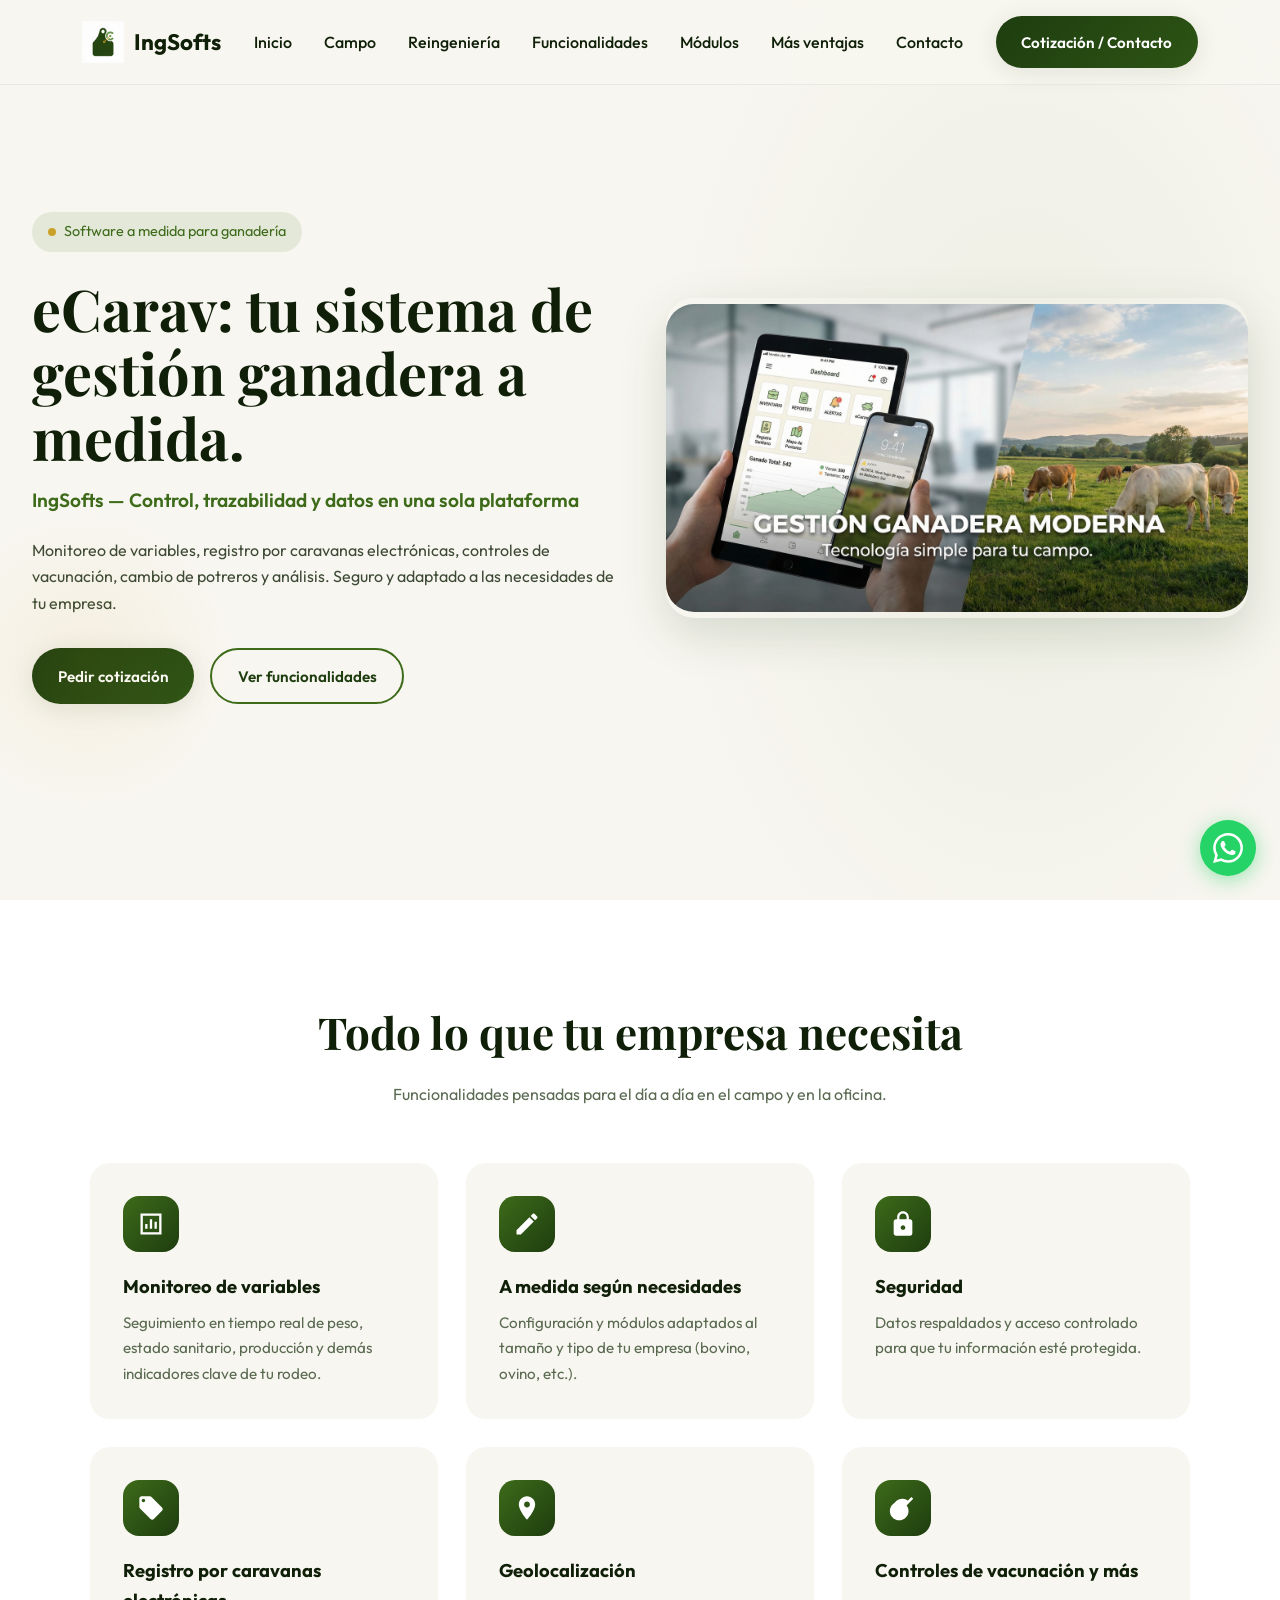
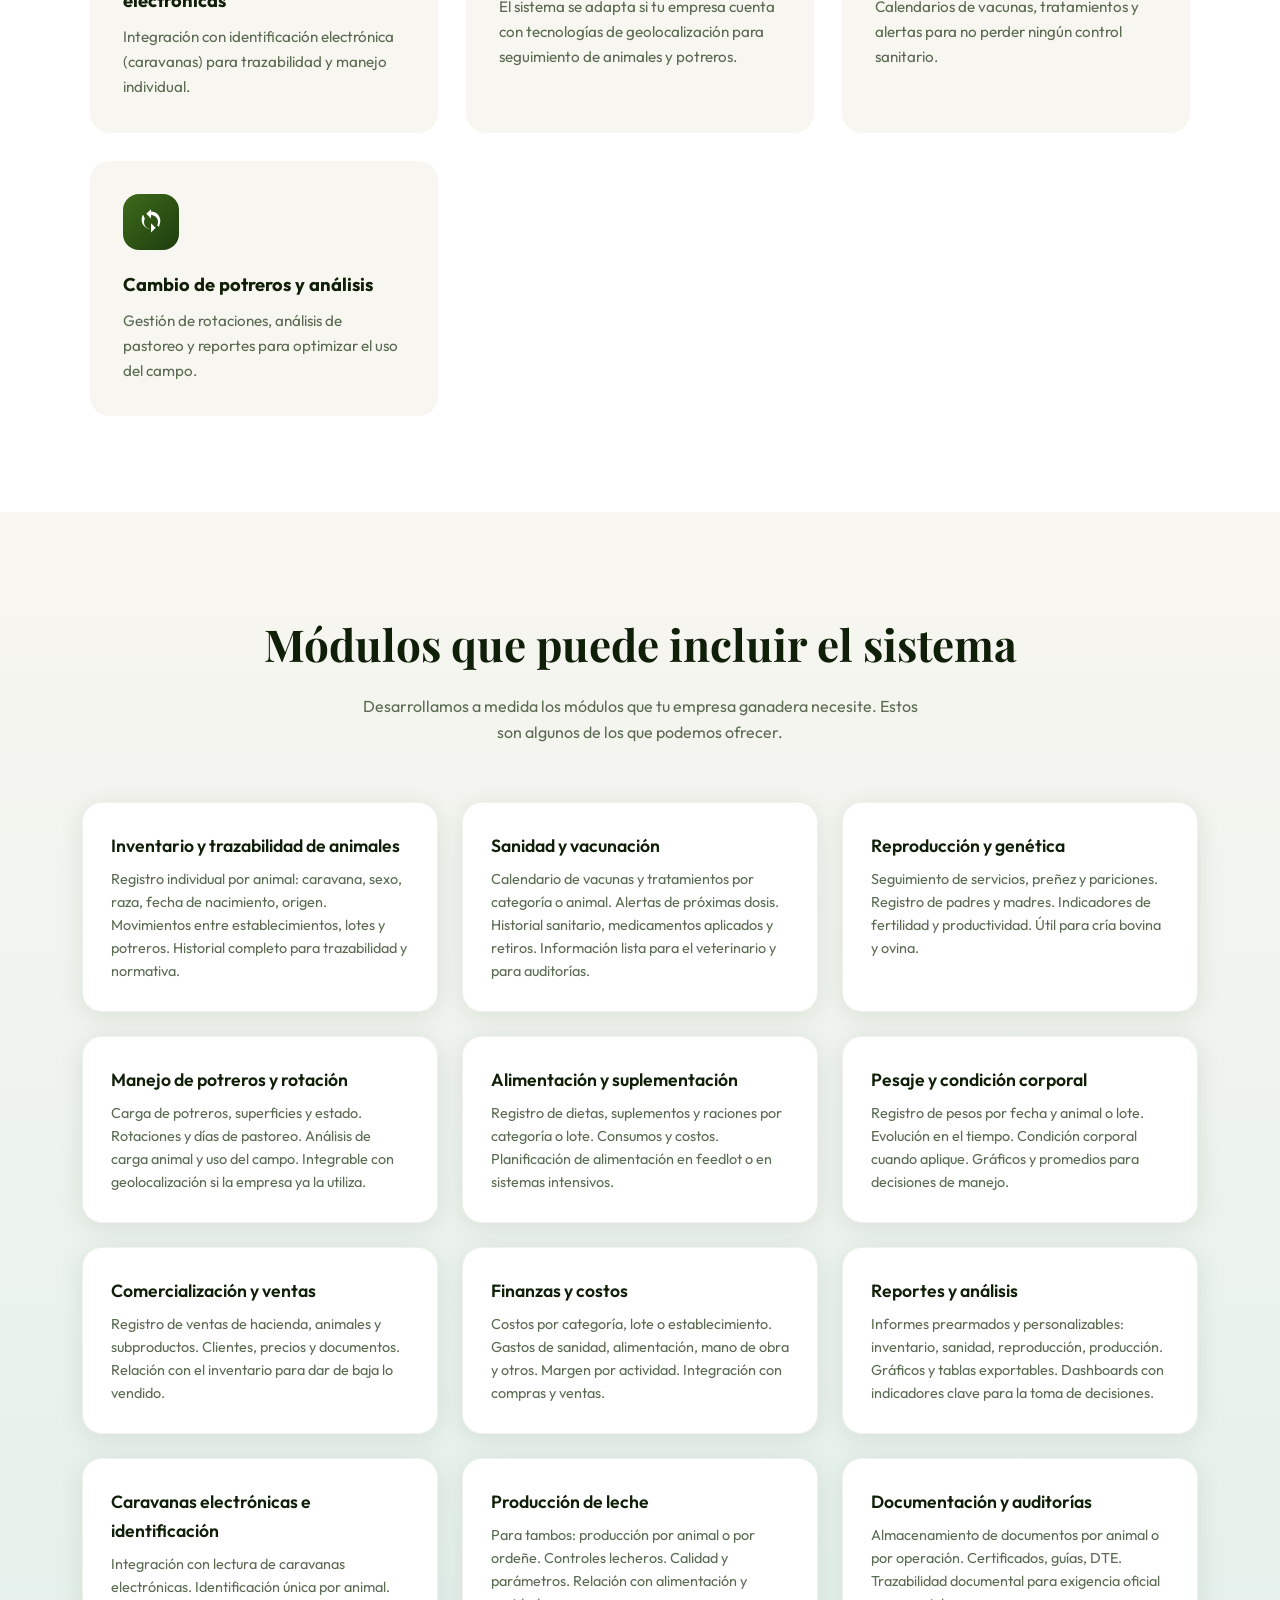
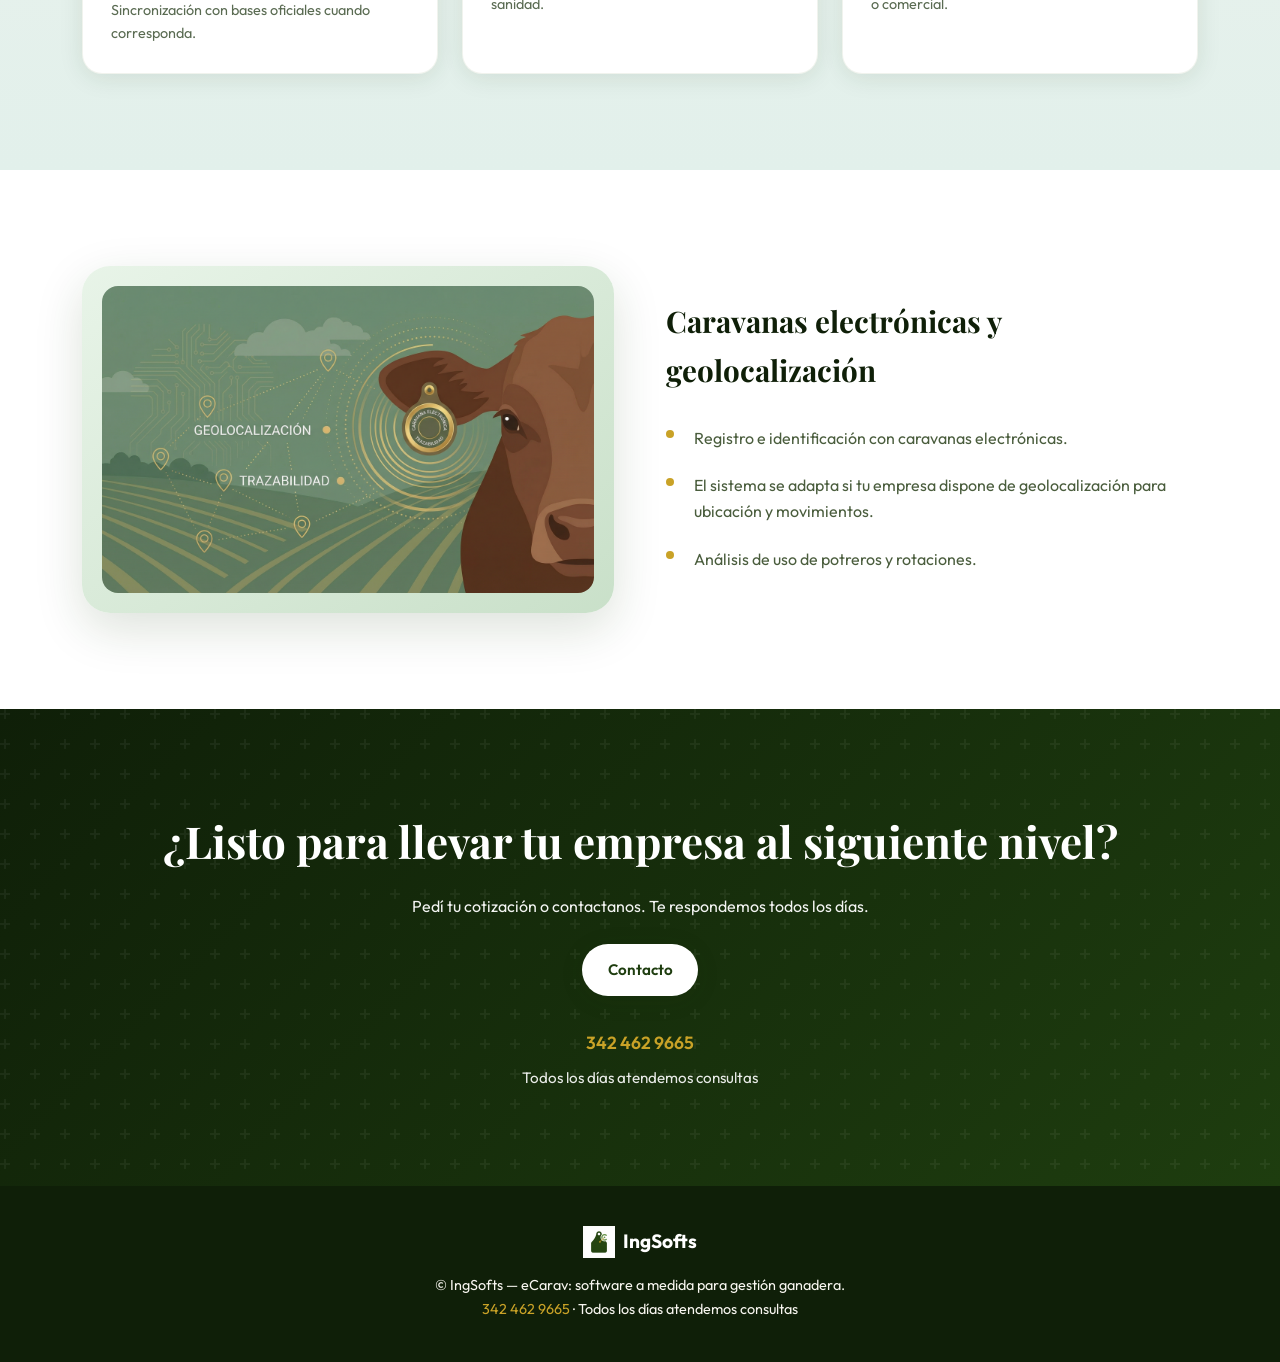
==== commit f3bede5c: "Refactor: estilos centralizados, SEO, marca unificada y limpieza" ====
--- a/campo/index.html
+++ b/campo/index.html
@@ -3,677 +3,27 @@
 <head>
   <meta charset="UTF-8">
   <meta name="viewport" content="width=device-width, initial-scale=1.0">
-  <title>Campo — Gestión ganadera | eCarav</title>
+  <title>Campo — Gestión ganadera (eCarav) | IngSofts</title>
+  <meta name="description" content="eCarav: sistema de gestión ganadera a medida. Inventario, sanidad, caravanas electrónicas, potreros y reportes. IngSofts.">
+  <link rel="canonical" href="https://frosen.com.ar/campo/">
+  <meta property="og:type" content="website">
+  <meta property="og:url" content="https://frosen.com.ar/campo/">
+  <meta property="og:title" content="Campo — eCarav | IngSofts">
+  <meta property="og:description" content="Software a medida para gestión ganadera: trazabilidad, sanidad y control en campo.">
+  <meta property="og:image" content="https://frosen.com.ar/images/ecarav-hero.png">
+  <meta property="og:locale" content="es_AR">
   <link rel="icon" type="image/png" href="/images/ecarav-logo.png">
   <link rel="preconnect" href="https://fonts.googleapis.com">
   <link rel="preconnect" href="https://fonts.gstatic.com" crossorigin>
   <link href="https://fonts.googleapis.com/css2?family=Outfit:wght@300;400;500;600;700;800&family=Playfair+Display:wght@600;700&display=swap" rel="stylesheet">
-  <style>
-    :root {
-      --color-earth: #1e3d0f;
-      --color-pasture: #3d6b1a;
-      --color-gold: #c9a227;
-      --color-cream: #f8f6f0;
-      --color-bark: #0f1f08;
-      --color-sky: #e2f0eb;
-      --color-mint: #b8d4a8;
-      --shadow-soft: 0 4px 24px rgba(30, 61, 15, 0.1);
-      --shadow-lift: 0 16px 48px rgba(30, 61, 15, 0.15);
-      --radius: 20px;
-      --radius-lg: 28px;
-      --transition: 0.4s cubic-bezier(0.4, 0, 0.2, 1);
-      --ease-out: cubic-bezier(0.34, 1.56, 0.64, 1);
-      --spacing-section: 6rem;
-      --spacing-container: 2rem;
-      --spacing-image: 1.25rem;
-    }
-
-    *, *::before, *::after { box-sizing: border-box; margin: 0; padding: 0; }
-    html { scroll-behavior: smooth; }
-    body {
-      font-family: 'Outfit', sans-serif;
-      background: var(--color-cream);
-      color: var(--color-bark);
-      line-height: 1.65;
-      overflow-x: hidden;
-    }
-    img { max-width: 100%; height: auto; }
-
-    .container { max-width: 1180px; margin: 0 auto; padding: 0 var(--spacing-container); }
-
-    /* ----- Animaciones globales ----- */
-    @keyframes fadeUp {
-      from { opacity: 0; transform: translateY(32px); }
-      to { opacity: 1; transform: translateY(0); }
-    }
-    @keyframes float {
-      0%, 100% { transform: translateY(0); }
-      50% { transform: translateY(-10px); }
-    }
-    @keyframes pulse-soft {
-      0%, 100% { opacity: 1; transform: scale(1); }
-      50% { opacity: 0.9; transform: scale(1.02); }
-    }
-    @keyframes gradient-shift {
-      0% { background-position: 0% 50%; }
-      50% { background-position: 100% 50%; }
-      100% { background-position: 0% 50%; }
-    }
-    @keyframes shimmer {
-      0% { background-position: -200% 0; }
-      100% { background-position: 200% 0; }
-    }
-    @keyframes dot-pulse {
-      0%, 100% { opacity: 0.4; transform: scale(1); }
-      50% { opacity: 1; transform: scale(1.2); }
-    }
-
-    /* ----- Header ----- */
-    header {
-      position: fixed;
-      top: 0;
-      left: 0;
-      right: 0;
-      z-index: 100;
-      padding: 1rem 0;
-      background: rgba(248, 246, 240, 0.88);
-      backdrop-filter: blur(16px);
-      border-bottom: 1px solid rgba(30, 61, 15, 0.06);
-      transition: var(--transition);
-    }
-    header.scrolled { padding: 0.6rem 0; box-shadow: var(--shadow-soft); }
-    .header-inner {
-      display: flex;
-      align-items: center;
-      justify-content: space-between;
-    }
-    .logo-link {
-      display: flex;
-      align-items: center;
-      gap: 0.65rem;
-      text-decoration: none;
-      color: var(--color-bark);
-      font-weight: 700;
-      font-size: 1.4rem;
-      transition: var(--transition);
-    }
-    .logo-link:hover { color: var(--color-pasture); }
-    .logo-link img {
-      height: 42px;
-      width: auto;
-      display: block;
-    }
-    nav ul { display: flex; gap: 2rem; list-style: none; flex-wrap: wrap; }
-    .btn-text-mobile { display: none; }
-    nav a {
-      text-decoration: none;
-      color: var(--color-bark);
-      font-weight: 500;
-      transition: var(--transition);
-    }
-    nav a:hover { color: var(--color-pasture); }
-    .btn {
-      display: inline-flex;
-      align-items: center;
-      justify-content: center;
-      gap: 0.5rem;
-      padding: 0.85rem 1.6rem;
-      border-radius: 999px;
-      font-weight: 600;
-      text-decoration: none;
-      transition: var(--transition);
-      border: none;
-      cursor: pointer;
-      font-family: inherit;
-      font-size: 0.95rem;
-    }
-    .btn-primary {
-      background: linear-gradient(135deg, var(--color-earth) 0%, var(--color-pasture) 100%);
-      background-size: 200% 200%;
-      color: white;
-      box-shadow: var(--shadow-soft);
-    }
-    .btn-primary:hover {
-      transform: translateY(-3px);
-      box-shadow: var(--shadow-lift);
-      animation: gradient-shift 3s ease infinite;
-    }
-    .btn-outline {
-      background: transparent;
-      color: var(--color-earth);
-      border: 2px solid var(--color-pasture);
-    }
-    .btn-outline:hover {
-      background: var(--color-pasture);
-      color: white;
-    }
-
-    /* ----- Hero ----- */
-    .hero {
-      min-height: 100vh;
-      display: grid;
-      grid-template-columns: 1fr 1fr;
-      align-items: center;
-      gap: clamp(2rem, 4vw, 4rem);
-      padding: 6rem var(--spacing-container) 5rem;
-      position: relative;
-    }
-    .hero::before {
-      content: '';
-      position: absolute;
-      top: -30%;
-      right: -15%;
-      width: 70%;
-      height: 160%;
-      background: radial-gradient(ellipse, rgba(61, 107, 26, 0.06) 0%, transparent 60%);
-      pointer-events: none;
-    }
-    .hero::after {
-      content: '';
-      position: absolute;
-      bottom: 10%;
-      left: -5%;
-      width: 300px;
-      height: 300px;
-      background: radial-gradient(circle, rgba(201, 162, 39, 0.08) 0%, transparent 70%);
-      pointer-events: none;
-    }
-    .hero-content h1 {
-      font-family: 'Playfair Display', serif;
-      font-size: clamp(2.4rem, 5vw, 3.6rem);
-      line-height: 1.12;
-      color: var(--color-bark);
-      margin-bottom: 1rem;
-      opacity: 0;
-      animation: fadeUp 0.9s var(--ease-out) forwards;
-    }
-    .hero-content .tagline {
-      font-size: 1.2rem;
-      color: var(--color-pasture);
-      font-weight: 600;
-      margin-bottom: 1.25rem;
-      opacity: 0;
-      animation: fadeUp 0.9s 0.12s var(--ease-out) forwards;
-    }
-    .hero-content p {
-      margin-bottom: 2rem;
-      color: #3d4a35;
-      opacity: 0;
-      animation: fadeUp 0.9s 0.24s var(--ease-out) forwards;
-    }
-    .hero-actions {
-      display: flex;
-      gap: 1rem;
-      flex-wrap: wrap;
-      opacity: 0;
-      animation: fadeUp 0.9s 0.4s var(--ease-out) forwards;
-    }
-    .hero-image-wrap {
-      position: relative;
-      border-radius: var(--radius-lg);
-      overflow: visible;
-      box-shadow: var(--shadow-lift);
-      padding: 0;
-      background: transparent;
-      opacity: 0;
-      animation: fadeUp 0.9s 0.2s var(--ease-out) forwards;
-      display: flex;
-      align-items: center;
-      justify-content: center;
-      min-height: 320px;
-    }
-    .hero-image-wrap img {
-      width: 100%;
-      height: auto;
-      max-height: 420px;
-      object-fit: contain;
-      object-position: center;
-      display: block;
-      border-radius: var(--radius-lg);
-    }
-    .gif-zone {
-      width: 100%;
-      height: 100%;
-      min-height: 280px;
-      display: flex;
-      align-items: center;
-      justify-content: center;
-      background: #d8e8d0;
-      position: relative;
-    }
-    .gif-zone img {
-      width: 100%;
-      height: auto;
-      max-height: 100%;
-      object-fit: contain;
-    }
-    .img-placeholder {
-      width: 100%;
-      height: 100%;
-      min-height: 200px;
-      display: flex;
-      align-items: center;
-      justify-content: center;
-      color: var(--color-pasture);
-      font-size: 0.9rem;
-      font-weight: 500;
-      border: 2px dashed rgba(61, 107, 26, 0.3);
-    }
-
-    /* ----- Badge dinámico ----- */
-    .badge-dynamic {
-      display: inline-flex;
-      align-items: center;
-      gap: 0.5rem;
-      padding: 0.5rem 1rem;
-      background: rgba(61, 107, 26, 0.1);
-      border-radius: 999px;
-      font-size: 0.9rem;
-      color: var(--color-pasture);
-      margin-bottom: 1.5rem;
-      opacity: 0;
-      animation: fadeUp 0.9s 0.05s var(--ease-out) forwards;
-    }
-    .badge-dynamic .dot {
-      width: 8px;
-      height: 8px;
-      border-radius: 50%;
-      background: var(--color-gold);
-      animation: dot-pulse 1.5s ease-in-out infinite;
-    }
-
-    /* ----- Features ----- */
-    .features {
-      padding: var(--spacing-section) 0;
-      background: white;
-      position: relative;
-    }
-    .features .container { padding-left: var(--spacing-container); padding-right: var(--spacing-container); }
-    .section-title {
-      text-align: center;
-      margin-bottom: 3.5rem;
-      padding: 0 1rem;
-    }
-    .section-title h2 {
-      font-family: 'Playfair Display', serif;
-      font-size: clamp(2rem, 4vw, 2.75rem);
-      color: var(--color-bark);
-      margin-bottom: 0.75rem;
-    }
-    .section-title p { color: #5a6b52; max-width: 560px; margin: 0 auto; }
-    .features-grid {
-      display: grid;
-      grid-template-columns: repeat(auto-fit, minmax(280px, 1fr));
-      gap: 1.75rem;
-      margin: 0 auto;
-      max-width: 1100px;
-    }
-    .feature-card {
-      background: var(--color-cream);
-      border-radius: var(--radius);
-      padding: 2rem;
-      transition: var(--transition);
-      border: 1px solid transparent;
-      position: relative;
-      overflow: hidden;
-    }
-    .feature-card::before {
-      content: '';
-      position: absolute;
-      top: 0;
-      left: 0;
-      right: 0;
-      height: 4px;
-      background: linear-gradient(90deg, var(--color-pasture), var(--color-gold));
-      transform: scaleX(0);
-      transform-origin: left;
-      transition: var(--transition);
-    }
-    .feature-card:hover {
-      transform: translateY(-8px);
-      box-shadow: var(--shadow-lift);
-      border-color: rgba(61, 107, 26, 0.15);
-    }
-    .feature-card:hover::before { transform: scaleX(1); }
-    .feature-card .icon-wrap {
-      width: 56px;
-      height: 56px;
-      border-radius: 16px;
-      background: linear-gradient(135deg, var(--color-pasture), var(--color-earth));
-      display: flex;
-      align-items: center;
-      justify-content: center;
-      color: white;
-      margin-bottom: 1.25rem;
-      transition: var(--transition);
-    }
-    .feature-card .icon-wrap svg {
-      width: 28px;
-      height: 28px;
-      fill: currentColor;
-    }
-    .feature-card:hover .icon-wrap { animation: pulse-soft 1.5s ease infinite; }
-    .feature-card h3 { margin-bottom: 0.5rem; color: var(--color-bark); font-size: 1.15rem; }
-    .feature-card p { color: #5a6b52; font-size: 0.95rem; }
-
-    /* ----- Módulos del sistema ----- */
-    .modules-section {
-      padding: var(--spacing-section) 0;
-      background: linear-gradient(180deg, var(--color-cream) 0%, var(--color-sky) 100%);
-    }
-    .modules-section .container { padding-left: var(--spacing-container); padding-right: var(--spacing-container); }
-    .modules-intro {
-      max-width: 640px;
-      margin: 0 auto 2.5rem;
-      text-align: center;
-    }
-    .modules-intro p { color: #5a6b52; margin-top: 0.75rem; }
-    .modules-grid {
-      display: grid;
-      grid-template-columns: repeat(auto-fill, minmax(320px, 1fr));
-      gap: 1.5rem;
-    }
-    .module-card {
-      background: white;
-      border-radius: var(--radius);
-      padding: 1.75rem;
-      box-shadow: var(--shadow-soft);
-      transition: var(--transition);
-      border: 1px solid rgba(61, 107, 26, 0.08);
-    }
-    .module-card:hover {
-      box-shadow: var(--shadow-lift);
-      border-color: rgba(61, 107, 26, 0.15);
-    }
-    .module-card h4 {
-      font-size: 1.1rem;
-      color: var(--color-bark);
-      margin-bottom: 0.5rem;
-      font-weight: 600;
-    }
-    .module-card p {
-      font-size: 0.9rem;
-      color: #5a6b52;
-      line-height: 1.6;
-      margin: 0;
-    }
-
-    /* ----- Bloque destacado con imagen / GIF ----- */
-    .highlight-block {
-      padding: var(--spacing-section) 0;
-      background: white;
-    }
-    .highlight-block .container { padding-left: var(--spacing-container); padding-right: var(--spacing-container); }
-    .highlight-split {
-      display: grid;
-      grid-template-columns: 1fr 1fr;
-      gap: clamp(2.5rem, 4vw, 4rem);
-      align-items: center;
-      margin-bottom: 4.5rem;
-    }
-    .highlight-split:last-child { margin-bottom: 0; }
-    .highlight-split.reverse { direction: rtl; }
-    .highlight-split.reverse > * { direction: ltr; }
-    .highlight-media {
-      border-radius: var(--radius-lg);
-      overflow: visible;
-      box-shadow: var(--shadow-lift);
-      padding: var(--spacing-image);
-      background: linear-gradient(145deg, #e8f4e8, #c9e0c9);
-      display: flex;
-      align-items: center;
-      justify-content: center;
-      min-height: 280px;
-    }
-    .highlight-media img {
-      width: 100%;
-      height: auto;
-      max-height: 320px;
-      object-fit: contain;
-      object-position: center;
-      display: block;
-      border-radius: calc(var(--radius) - 4px);
-    }
-    .highlight-media .gif-zone { min-height: 260px; }
-    .highlight-media .gif-zone img { object-fit: contain; max-height: 300px; }
-    .highlight-content { padding: 0 1.5rem 0 0; }
-    .highlight-split.reverse .highlight-content { padding: 0 0 0 1.5rem; }
-    .highlight-content h3 {
-      font-family: 'Playfair Display', serif;
-      font-size: 1.85rem;
-      margin-bottom: 1.25rem;
-      color: var(--color-bark);
-    }
-    .highlight-content ul { list-style: none; }
-    .highlight-content li {
-      padding: 0.65rem 0;
-      padding-left: 1.75rem;
-      position: relative;
-      color: #4a5d3d;
-    }
-    .highlight-content li::before {
-      content: '';
-      position: absolute;
-      left: 0;
-      top: 1rem;
-      width: 8px;
-      height: 8px;
-      border-radius: 50%;
-      background: var(--color-gold);
-    }
-
-    /* ----- CTA + Contacto ----- */
-    .cta {
-      padding: var(--spacing-section) 0;
-      background: linear-gradient(135deg, var(--color-bark) 0%, var(--color-earth) 50%, var(--color-pasture) 100%);
-      background-size: 200% 200%;
-      animation: gradient-shift 8s ease infinite;
-      color: white;
-      text-align: center;
-      position: relative;
-      overflow: hidden;
-    }
-    .cta::before {
-      content: '';
-      position: absolute;
-      inset: 0;
-      background: url("data:image/svg+xml,%3Csvg width='60' height='60' viewBox='0 0 60 60' xmlns='http://www.w3.org/2000/svg'%3E%3Cg fill='none' fill-rule='evenodd'%3E%3Cg fill='%23ffffff' fill-opacity='0.05'%3E%3Cpath d='M36 34v-4h-2v4h-4v2h4v4h2v-4h4v-2h-4zm0-30V0h-2v4h-4v2h4v4h2V6h4V4h-4zM6 34v-4H4v4H0v2h4v4h2v-4h4v-2H6zM6 4V0H4v4H0v2h4v4h2V6h4V4H6z'/%3E%3C/g%3E%3C/g%3E%3C/svg%3E");
-    }
-    .cta .container { position: relative; z-index: 1; }
-    .cta h2 {
-      font-family: 'Playfair Display', serif;
-      font-size: clamp(2rem, 4vw, 2.75rem);
-      margin-bottom: 1rem;
-    }
-    .cta p { margin-bottom: 1.5rem; opacity: 0.95; max-width: 520px; margin-left: auto; margin-right: auto; }
-    .cta-actions { display: flex; gap: 1rem; justify-content: center; flex-wrap: wrap; margin-bottom: 2rem; }
-    .contact-info {
-      display: flex;
-      flex-direction: column;
-      align-items: center;
-      gap: 0.5rem;
-      font-size: 1.1rem;
-    }
-    .contact-info a {
-      color: var(--color-gold);
-      text-decoration: none;
-      font-weight: 600;
-      transition: var(--transition);
-    }
-    .contact-info a:hover { text-decoration: underline; }
-    .contact-info .hours { font-size: 0.95rem; opacity: 0.9; }
-    .cta .btn-primary {
-      background: white;
-      color: var(--color-earth);
-    }
-    .cta .btn-primary:hover { background: var(--color-cream); color: var(--color-bark); }
-
-    /* ----- Footer ----- */
-    footer {
-      padding: 2.5rem var(--spacing-container);
-      background: var(--color-bark);
-      color: var(--color-cream);
-      text-align: center;
-      font-size: 0.9rem;
-    }
-    footer a { color: var(--color-gold); text-decoration: none; }
-    footer .logo-footer {
-      display: inline-flex;
-      align-items: center;
-      gap: 0.5rem;
-      margin-bottom: 1rem;
-      color: white;
-      font-weight: 700;
-      font-size: 1.2rem;
-    }
-    footer .logo-footer img { height: 32px; width: auto; }
-
-    /* ----- Reveal al scroll ----- */
-    .reveal {
-      opacity: 0;
-      transform: translateY(32px);
-      transition: opacity 0.65s var(--ease-out), transform 0.65s var(--ease-out);
-    }
-    .reveal.visible {
-      opacity: 1;
-      transform: translateY(0);
-    }
-
-    /* ----- Responsive: tablet ----- */
-    @media (max-width: 900px) {
-      .header-inner { flex-wrap: wrap; }
-      nav ul { gap: 1rem; }
-      .hero { grid-template-columns: 1fr; padding-top: 5rem; text-align: center; padding-left: var(--spacing-container); padding-right: var(--spacing-container); }
-      .hero-actions { justify-content: center; }
-      .hero-image-wrap { max-width: 540px; margin: 0 auto; }
-      .hero-image-wrap img { max-height: 320px; }
-      .features-grid { grid-template-columns: 1fr; }
-      .modules-grid { grid-template-columns: 1fr; }
-      .highlight-split, .highlight-split.reverse {
-        grid-template-columns: 1fr;
-        direction: ltr;
-        gap: 2rem;
-      }
-      .highlight-content { padding: 0 !important; }
-      .highlight-media { padding: 1.25rem; }
-      .highlight-media img { max-height: 280px; }
-    }
-
-    /* ----- Responsive: móvil ----- */
-    @media (max-width: 600px) {
-      :root { --spacing-container: 1rem; --spacing-section: 3.5rem; }
-      .container { padding-left: 1rem; padding-right: 1rem; }
-      header .container { padding-left: 1rem; padding-right: 1rem; }
-      .header-inner { flex-wrap: wrap; gap: 0.75rem; }
-      .logo-link { font-size: 1.2rem; }
-      .logo-link img { height: 36px; }
-      nav.nav-desktop { display: none; }
-      .btn { padding: 0.75rem 1.25rem; font-size: 0.9rem; min-height: 44px; -webkit-tap-highlight-color: transparent; }
-      header .btn-contact { padding: 0.7rem 1.25rem; }
-      .btn-text-desktop { display: none; }
-      .btn-text-mobile { display: inline; }
-      .hero {
-        min-height: auto;
-        padding: 5rem 1rem 3rem;
-        gap: 2rem;
-      }
-      .hero-content h1 { font-size: 1.75rem; line-height: 1.2; margin-bottom: 0.75rem; }
-      .hero-content .tagline { font-size: 1rem; margin-bottom: 1rem; }
-      .hero-content p { font-size: 0.95rem; margin-bottom: 1.5rem; }
-      .hero-actions {
-        flex-direction: column;
-        width: 100%;
-        gap: 0.75rem;
-      }
-      .hero-actions .btn { width: 100%; justify-content: center; }
-      .hero-image-wrap { min-height: 240px; }
-      .hero-image-wrap img { max-height: 260px; }
-      .features { padding: 3.5rem 0; }
-      .features .container { padding-left: 1rem; padding-right: 1rem; }
-      .section-title { margin-bottom: 2rem; padding: 0; }
-      .section-title h2 { font-size: 1.6rem; }
-      .section-title p { font-size: 0.9rem; }
-      .feature-card { padding: 1.5rem; }
-      .feature-card .icon-wrap { width: 48px; height: 48px; }
-      .feature-card .icon-wrap svg { width: 24px; height: 24px; }
-      .feature-card h3 { font-size: 1.05rem; }
-      .feature-card p { font-size: 0.9rem; }
-      .modules-section { padding: 3.5rem 0; }
-      .modules-section .container { padding-left: 1rem; padding-right: 1rem; }
-      .modules-grid { grid-template-columns: 1fr; }
-      .module-card { padding: 1.5rem; }
-      .highlight-block { padding: 3.5rem 0; }
-      .highlight-block .container { padding-left: 1rem; padding-right: 1rem; }
-      .highlight-split, .highlight-split.reverse { margin-bottom: 3rem; gap: 1.5rem; }
-      .highlight-media { padding: 1rem; min-height: 220px; }
-      .highlight-media img { max-height: 220px; }
-      .highlight-content h3 { font-size: 1.4rem; }
-      .highlight-content li { font-size: 0.9rem; padding: 0.5rem 0 0.5rem 1.5rem; }
-      .cta { padding: 3.5rem 1rem; }
-      .cta h2 { font-size: 1.5rem; margin-bottom: 0.75rem; }
-      .cta p { font-size: 0.95rem; margin-bottom: 1.5rem; }
-      .cta-actions { flex-direction: column; margin-bottom: 1.5rem; }
-      .cta-actions .btn { width: 100%; max-width: 280px; min-height: 48px; }
-      .contact-info { font-size: 1rem; }
-      .contact-info a { font-size: 1.1rem; }
-      footer { padding: 2rem 1rem; font-size: 0.85rem; }
-      footer .logo-footer { font-size: 1.1rem; }
-      footer .logo-footer img { height: 28px; }
-    }
-
-    /* ----- WhatsApp flotante ----- */
-    .wa-float {
-      position: fixed;
-      bottom: 1.5rem;
-      right: 1.5rem;
-      z-index: 999;
-      width: 56px;
-      height: 56px;
-      border-radius: 50%;
-      background: #25D366;
-      color: white;
-      display: flex;
-      align-items: center;
-      justify-content: center;
-      box-shadow: 0 4px 20px rgba(37, 211, 102, 0.45);
-      transition: transform 0.3s ease, box-shadow 0.3s ease;
-      -webkit-tap-highlight-color: transparent;
-      text-decoration: none;
-      animation: wa-float 2.5s ease-in-out infinite;
-    }
-    .wa-float:hover {
-      transform: scale(1.08);
-      box-shadow: 0 6px 28px rgba(37, 211, 102, 0.55);
-    }
-    .wa-float svg {
-      width: 30px;
-      height: 30px;
-      fill: currentColor;
-    }
-    @keyframes wa-float {
-      0%, 100% { transform: translateY(0); }
-      50% { transform: translateY(-6px); }
-    }
-
-    /* ----- Responsive: móvil muy pequeño ----- */
-    @media (max-width: 380px) {
-      .hero-content h1 { font-size: 1.5rem; }
-      .logo-link span { font-size: 1.1rem; }
-      .section-title h2 { font-size: 1.45rem; }
-      .cta h2 { font-size: 1.35rem; }
-    }
-    @media (max-width: 600px) {
-      .wa-float { bottom: 1.25rem; right: 1.25rem; width: 52px; height: 52px; }
-      .wa-float svg { width: 28px; height: 28px; }
-    }
-  </style>
+  <link rel="stylesheet" href="/estilos.css">
 </head>
 <body>
   <header id="header">
     <div class="container header-inner">
       <a href="/" class="logo-link">
-        <img src="/images/ecarav-logo.png" alt="eCarav logo">
-        <span>eCarav</span>
+        <img src="/images/ecarav-logo.png" alt="IngSofts logo">
+        <span>IngSofts</span>
       </a>
       <nav class="nav-desktop">
         <ul>
@@ -698,8 +48,8 @@
             <span class="dot"></span>
             Software a medida para ganadería
           </div>
-          <h1>Desarrollamos tu sistema de gestión ganadera a tu medida.</h1>
-          <p class="tagline">eCarav — Control, trazabilidad y datos en una sola plataforma</p>
+          <h1>eCarav: tu sistema de gestión ganadera a medida.</h1>
+          <p class="tagline">IngSofts — Control, trazabilidad y datos en una sola plataforma</p>
           <p>Monitoreo de variables, registro por caravanas electrónicas, controles de vacunación, cambio de potreros y análisis. Seguro y adaptado a las necesidades de tu empresa.</p>
           <div class="hero-actions">
             <a href="/contacto/" class="btn btn-primary">Pedir cotización</a>
@@ -854,14 +204,14 @@
     <div class="container">
       <a href="/" class="logo-footer">
         <img src="/images/ecarav-logo.png" alt="">
-        eCarav
+        IngSofts
       </a>
-      <p>© eCarav — Software a medida para gestión administrativa de ganadería.</p>
+      <p>© IngSofts — eCarav: software a medida para gestión ganadera.</p>
       <p><a href="tel:+5493424629665">342 462 9665</a> · Todos los días atendemos consultas</p>
     </div>
   </footer>
 
-  <a href="https://wa.me/5493424629665?text=Hola%2C%20quer%C3%ADa%20hacer%20una%20consulta%20a%20eCarav%3A%20" class="wa-float" target="_blank" rel="noopener noreferrer" aria-label="Enviar consulta por WhatsApp">
+  <a href="https://wa.me/5493424629665?text=Hola%2C%20quer%C3%ADa%20hacer%20una%20consulta%20a%20IngSofts%20sobre%20eCarav%3A%20" class="wa-float" target="_blank" rel="noopener noreferrer" aria-label="Enviar consulta por WhatsApp">
     <svg viewBox="0 0 24 24" xmlns="http://www.w3.org/2000/svg"><path d="M17.472 14.382c-.297-.149-1.758-.867-2.03-.967-.273-.099-.471-.148-.67.15-.197.297-.767.966-.94 1.164-.173.199-.347.223-.644.075-.297-.15-1.255-.463-2.39-1.475-.883-.788-1.48-1.761-1.653-2.059-.173-.297-.018-.458.13-.606.134-.133.298-.347.446-.52.149-.174.198-.298.298-.497.099-.198.05-.371-.025-.52-.075-.149-.669-1.612-.916-2.207-.242-.579-.487-.5-.669-.51-.173-.008-.371-.01-.57-.01-.198 0-.52.074-.792.372-.272.297-1.04 1.016-1.04 2.479 0 1.462 1.065 2.875 1.213 3.074.149.198 2.096 3.2 5.077 4.487.709.306 1.262.489 1.694.625.712.227 1.36.195 1.871.118.571-.085 1.758-.719 2.006-1.413.248-.694.248-1.289.173-1.413-.074-.124-.272-.198-.57-.347m-5.421 7.403h-.004a9.87 9.87 0 01-5.031-1.378l-.361-.214-3.741.982.998-3.648-.235-.374a9.86 9.86 0 01-1.51-5.26c.001-5.45 4.436-9.884 9.888-9.884 2.64 0 5.122 1.03 6.988 2.898a9.825 9.825 0 012.893 6.994c-.003 5.45-4.437 9.884-9.885 9.884m8.413-18.297A11.815 11.815 0 0012.05 0C5.495 0 .16 5.335.157 11.892c0 2.096.547 4.142 1.588 5.945L.057 24l6.305-1.654a11.882 11.882 0 005.683 1.448h.005c6.554 0 11.89-5.335 11.893-11.893a11.821 11.821 0 00-3.48-8.413z"/></svg>
   </a>
 
--- a/estilos.css
+++ b/estilos.css
@@ -0,0 +1,846 @@
+:root {
+  --color-earth: #1e3d0f;
+  --color-pasture: #3d6b1a;
+  --color-gold: #c9a227;
+  --color-cream: #f8f6f0;
+  --color-bark: #0f1f08;
+  --color-sky: #e2f0eb;
+  --color-mint: #b8d4a8;
+  --shadow-soft: 0 4px 24px rgba(30, 61, 15, 0.1);
+  --shadow-lift: 0 16px 48px rgba(30, 61, 15, 0.15);
+  --radius: 20px;
+  --radius-lg: 28px;
+  --transition: 0.4s cubic-bezier(0.4, 0, 0.2, 1);
+  --ease-out: cubic-bezier(0.34, 1.56, 0.64, 1);
+  --spacing-section: 6rem;
+  --spacing-container: 2rem;
+  --spacing-image: 1.25rem;
+}
+
+*, *::before, *::after { box-sizing: border-box; margin: 0; padding: 0; }
+html { scroll-behavior: smooth; }
+body {
+  font-family: 'Outfit', sans-serif;
+  background: var(--color-cream);
+  color: var(--color-bark);
+  line-height: 1.65;
+  overflow-x: hidden;
+}
+.solution-card { -webkit-tap-highlight-color: transparent; }
+img { max-width: 100%; height: auto; }
+
+.container { max-width: 1180px; margin: 0 auto; padding: 0 var(--spacing-container); }
+
+/* ----- Animaciones globales ----- */
+@keyframes fadeUp {
+  from { opacity: 0; transform: translateY(32px); }
+  to { opacity: 1; transform: translateY(0); }
+}
+@keyframes float {
+  0%, 100% { transform: translateY(0); }
+  50% { transform: translateY(-10px); }
+}
+@keyframes pulse-soft {
+  0%, 100% { opacity: 1; transform: scale(1); }
+  50% { opacity: 0.9; transform: scale(1.02); }
+}
+@keyframes gradient-shift {
+  0% { background-position: 0% 50%; }
+  50% { background-position: 100% 50%; }
+  100% { background-position: 0% 50%; }
+}
+@keyframes shimmer {
+  0% { background-position: -200% 0; }
+  100% { background-position: 200% 0; }
+}
+@keyframes dot-pulse {
+  0%, 100% { opacity: 0.4; transform: scale(1); }
+  50% { opacity: 1; transform: scale(1.2); }
+}
+
+/* ----- Header ----- */
+header {
+  position: fixed;
+  top: 0;
+  left: 0;
+  right: 0;
+  z-index: 100;
+  padding: 1rem 0;
+  background: rgba(248, 246, 240, 0.88);
+  backdrop-filter: blur(16px);
+  border-bottom: 1px solid rgba(30, 61, 15, 0.06);
+  transition: var(--transition);
+}
+header.scrolled { padding: 0.6rem 0; box-shadow: var(--shadow-soft); }
+.header-inner {
+  display: flex;
+  align-items: center;
+  justify-content: space-between;
+}
+.logo-link {
+  display: flex;
+  align-items: center;
+  gap: 0.65rem;
+  text-decoration: none;
+  color: var(--color-bark);
+  font-weight: 700;
+  font-size: 1.4rem;
+  transition: var(--transition);
+}
+.logo-link:hover { color: var(--color-pasture); }
+.logo-link img {
+  height: 42px;
+  width: auto;
+  display: block;
+}
+nav ul { display: flex; gap: 2rem; list-style: none; flex-wrap: wrap; }
+.btn-text-mobile { display: none; }
+nav a {
+  text-decoration: none;
+  color: var(--color-bark);
+  font-weight: 500;
+  transition: var(--transition);
+}
+nav a:hover { color: var(--color-pasture); }
+.btn {
+  display: inline-flex;
+  align-items: center;
+  justify-content: center;
+  gap: 0.5rem;
+  padding: 0.85rem 1.6rem;
+  border-radius: 999px;
+  font-weight: 600;
+  text-decoration: none;
+  transition: var(--transition);
+  border: none;
+  cursor: pointer;
+  font-family: inherit;
+  font-size: 0.95rem;
+}
+.btn-primary {
+  background: linear-gradient(135deg, var(--color-earth) 0%, var(--color-pasture) 100%);
+  background-size: 200% 200%;
+  color: white;
+  box-shadow: var(--shadow-soft);
+}
+.btn-primary:hover {
+  transform: translateY(-3px);
+  box-shadow: var(--shadow-lift);
+  animation: gradient-shift 3s ease infinite;
+}
+.btn-outline {
+  background: transparent;
+  color: var(--color-earth);
+  border: 2px solid var(--color-pasture);
+}
+.btn-outline:hover {
+  background: var(--color-pasture);
+  color: white;
+}
+
+/* ----- Hero ----- */
+.hero {
+  min-height: 100vh;
+  display: grid;
+  grid-template-columns: 1fr 1fr;
+  align-items: center;
+  gap: clamp(2rem, 4vw, 4rem);
+  padding: 6rem var(--spacing-container) 5rem;
+  position: relative;
+}
+.hero::before {
+  content: '';
+  position: absolute;
+  top: -30%;
+  right: -15%;
+  width: 70%;
+  height: 160%;
+  background: radial-gradient(ellipse, rgba(61, 107, 26, 0.06) 0%, transparent 60%);
+  pointer-events: none;
+}
+.hero::after {
+  content: '';
+  position: absolute;
+  bottom: 10%;
+  left: -5%;
+  width: 300px;
+  height: 300px;
+  background: radial-gradient(circle, rgba(201, 162, 39, 0.08) 0%, transparent 70%);
+  pointer-events: none;
+}
+.hero-content h1 {
+  font-family: 'Playfair Display', serif;
+  font-size: clamp(2.4rem, 5vw, 3.6rem);
+  line-height: 1.12;
+  color: var(--color-bark);
+  margin-bottom: 1rem;
+  opacity: 0;
+  animation: fadeUp 0.9s var(--ease-out) forwards;
+}
+.hero-content .tagline {
+  font-size: 1.2rem;
+  color: var(--color-pasture);
+  font-weight: 600;
+  margin-bottom: 1.25rem;
+  opacity: 0;
+  animation: fadeUp 0.9s 0.12s var(--ease-out) forwards;
+}
+.hero-content p {
+  margin-bottom: 2rem;
+  color: #3d4a35;
+  opacity: 0;
+  animation: fadeUp 0.9s 0.24s var(--ease-out) forwards;
+}
+.hero-actions {
+  display: flex;
+  gap: 1rem;
+  flex-wrap: wrap;
+  opacity: 0;
+  animation: fadeUp 0.9s 0.4s var(--ease-out) forwards;
+}
+.hero-image-wrap {
+  position: relative;
+  border-radius: var(--radius-lg);
+  overflow: visible;
+  box-shadow: var(--shadow-lift);
+  padding: 0;
+  background: transparent;
+  opacity: 0;
+  animation: fadeUp 0.9s 0.2s var(--ease-out) forwards;
+  display: flex;
+  align-items: center;
+  justify-content: center;
+  min-height: 320px;
+}
+.hero-image-wrap img {
+  width: 100%;
+  height: auto;
+  max-height: 420px;
+  object-fit: contain;
+  object-position: center;
+  display: block;
+  border-radius: var(--radius-lg);
+}
+.gif-zone {
+  width: 100%;
+  height: 100%;
+  min-height: 280px;
+  display: flex;
+  align-items: center;
+  justify-content: center;
+  background: #d8e8d0;
+  position: relative;
+}
+.gif-zone img {
+  width: 100%;
+  height: auto;
+  max-height: 100%;
+  object-fit: contain;
+}
+.img-placeholder {
+  width: 100%;
+  height: 100%;
+  min-height: 200px;
+  display: flex;
+  align-items: center;
+  justify-content: center;
+  color: var(--color-pasture);
+  font-size: 0.9rem;
+  font-weight: 500;
+  border: 2px dashed rgba(61, 107, 26, 0.3);
+}
+
+/* ----- Badge dinámico ----- */
+.badge-dynamic {
+  display: inline-flex;
+  align-items: center;
+  gap: 0.5rem;
+  padding: 0.5rem 1rem;
+  background: rgba(61, 107, 26, 0.1);
+  border-radius: 999px;
+  font-size: 0.9rem;
+  color: var(--color-pasture);
+  margin-bottom: 1.5rem;
+  opacity: 0;
+  animation: fadeUp 0.9s 0.05s var(--ease-out) forwards;
+}
+.badge-dynamic .dot {
+  width: 8px;
+  height: 8px;
+  border-radius: 50%;
+  background: var(--color-gold);
+  animation: dot-pulse 1.5s ease-in-out infinite;
+}
+
+/* ----- Features ----- */
+.features {
+  padding: var(--spacing-section) 0;
+  background: white;
+  position: relative;
+}
+.features .container { padding-left: var(--spacing-container); padding-right: var(--spacing-container); }
+.section-title {
+  text-align: center;
+  margin-bottom: 3.5rem;
+  padding: 0 1rem;
+}
+.section-title h2 {
+  font-family: 'Playfair Display', serif;
+  font-size: clamp(2rem, 4vw, 2.75rem);
+  color: var(--color-bark);
+  margin-bottom: 0.75rem;
+}
+.section-title p { color: #5a6b52; max-width: 560px; margin: 0 auto; }
+.features-grid {
+  display: grid;
+  grid-template-columns: repeat(auto-fit, minmax(280px, 1fr));
+  gap: 1.75rem;
+  margin: 0 auto;
+  max-width: 1100px;
+}
+.feature-card {
+  background: var(--color-cream);
+  border-radius: var(--radius);
+  padding: 2rem;
+  transition: var(--transition);
+  border: 1px solid transparent;
+  position: relative;
+  overflow: hidden;
+}
+.feature-card::before {
+  content: '';
+  position: absolute;
+  top: 0;
+  left: 0;
+  right: 0;
+  height: 4px;
+  background: linear-gradient(90deg, var(--color-pasture), var(--color-gold));
+  transform: scaleX(0);
+  transform-origin: left;
+  transition: var(--transition);
+}
+.feature-card:hover {
+  transform: translateY(-8px);
+  box-shadow: var(--shadow-lift);
+  border-color: rgba(61, 107, 26, 0.15);
+}
+.feature-card:hover::before { transform: scaleX(1); }
+.feature-card .icon-wrap {
+  width: 56px;
+  height: 56px;
+  border-radius: 16px;
+  background: linear-gradient(135deg, var(--color-pasture), var(--color-earth));
+  display: flex;
+  align-items: center;
+  justify-content: center;
+  color: white;
+  margin-bottom: 1.25rem;
+  transition: var(--transition);
+}
+.feature-card .icon-wrap svg {
+  width: 28px;
+  height: 28px;
+  fill: currentColor;
+}
+.feature-card:hover .icon-wrap { animation: pulse-soft 1.5s ease infinite; }
+.feature-card h3 { margin-bottom: 0.5rem; color: var(--color-bark); font-size: 1.15rem; }
+.feature-card p { color: #5a6b52; font-size: 0.95rem; }
+
+/* ----- Módulos del sistema ----- */
+.modules-section {
+  padding: var(--spacing-section) 0;
+  background: linear-gradient(180deg, var(--color-cream) 0%, var(--color-sky) 100%);
+}
+.modules-section .container { padding-left: var(--spacing-container); padding-right: var(--spacing-container); }
+.modules-intro {
+  max-width: 640px;
+  margin: 0 auto 2.5rem;
+  text-align: center;
+}
+.modules-intro p { color: #5a6b52; margin-top: 0.75rem; }
+.modules-grid {
+  display: grid;
+  grid-template-columns: repeat(auto-fill, minmax(320px, 1fr));
+  gap: 1.5rem;
+}
+.module-card {
+  background: white;
+  border-radius: var(--radius);
+  padding: 1.75rem;
+  box-shadow: var(--shadow-soft);
+  transition: var(--transition);
+  border: 1px solid rgba(61, 107, 26, 0.08);
+}
+.module-card:hover {
+  box-shadow: var(--shadow-lift);
+  border-color: rgba(61, 107, 26, 0.15);
+}
+.module-card h4 {
+  font-size: 1.1rem;
+  color: var(--color-bark);
+  margin-bottom: 0.5rem;
+  font-weight: 600;
+}
+.module-card p {
+  font-size: 0.9rem;
+  color: #5a6b52;
+  line-height: 1.6;
+  margin: 0;
+}
+.solutions-grid {
+  display: grid;
+  grid-template-columns: repeat(auto-fill, minmax(320px, 1fr));
+  gap: 1.5rem;
+  margin-top: 2rem;
+}
+.solution-card {
+  display: block;
+  background: white;
+  border-radius: var(--radius);
+  padding: 2rem;
+  box-shadow: var(--shadow-soft);
+  transition: var(--transition);
+  border: 1px solid rgba(61, 107, 26, 0.08);
+  text-decoration: none;
+  color: inherit;
+}
+.solution-card:hover {
+  box-shadow: var(--shadow-lift);
+  border-color: var(--color-pasture);
+  transform: translateY(-4px);
+}
+.solution-label {
+  font-size: 0.85rem;
+  font-weight: 600;
+  color: var(--color-pasture);
+  text-transform: uppercase;
+  letter-spacing: 0.04em;
+}
+.solution-card h3 {
+  font-family: 'Playfair Display', serif;
+  font-size: 1.5rem;
+  color: var(--color-bark);
+  margin: 0.5rem 0 0.75rem;
+}
+.solution-card p {
+  font-size: 0.95rem;
+  color: #5a6b52;
+  line-height: 1.6;
+  margin: 0 0 1rem;
+}
+.solution-cta {
+  font-size: 0.95rem;
+  font-weight: 600;
+  color: var(--color-pasture);
+}
+.solution-card:hover .solution-cta { text-decoration: underline; }
+
+/* ----- Pasarela logos clientes ----- */
+.logos-section {
+  padding: var(--spacing-section) 0;
+  background: white;
+}
+.logos-section .container { padding-left: var(--spacing-container); padding-right: var(--spacing-container); }
+.logos-section .section-title { margin-bottom: 2rem; }
+.logos-pasarela {
+  display: flex;
+  flex-wrap: wrap;
+  align-items: flex-start;
+  justify-content: center;
+  gap: clamp(2rem, 4vw, 3.5rem);
+  margin-top: 1rem;
+}
+.logo-card {
+  display: flex;
+  flex-direction: column;
+  align-items: center;
+  gap: 0.6rem;
+  flex-shrink: 0;
+}
+.logos-pasarela .logo-item {
+  display: flex;
+  align-items: center;
+  justify-content: center;
+}
+.logos-pasarela .logo-item img {
+  display: block;
+  height: auto;
+  max-height: min(260px, 72vw);
+  max-width: min(100%, 92vw);
+  width: auto;
+  object-fit: contain;
+}
+.logo-detail {
+  margin: 0;
+  font-size: 0.8rem;
+  line-height: 1.4;
+  color: #6b7a5c;
+  text-align: center;
+  max-width: 200px;
+}
+
+/* ----- Bloque destacado con imagen / GIF ----- */
+.highlight-block {
+  padding: var(--spacing-section) 0;
+  background: white;
+}
+.highlight-block .container { padding-left: var(--spacing-container); padding-right: var(--spacing-container); }
+.highlight-split {
+  display: grid;
+  grid-template-columns: 1fr 1fr;
+  gap: clamp(2.5rem, 4vw, 4rem);
+  align-items: center;
+  margin-bottom: 4.5rem;
+}
+.highlight-split:last-child { margin-bottom: 0; }
+.highlight-split.reverse { direction: rtl; }
+.highlight-split.reverse > * { direction: ltr; }
+.highlight-media {
+  border-radius: var(--radius-lg);
+  overflow: visible;
+  box-shadow: var(--shadow-lift);
+  padding: var(--spacing-image);
+  background: linear-gradient(145deg, #e8f4e8, #c9e0c9);
+  display: flex;
+  align-items: center;
+  justify-content: center;
+  min-height: 280px;
+}
+.highlight-media img {
+  width: 100%;
+  height: auto;
+  max-height: 320px;
+  object-fit: contain;
+  object-position: center;
+  display: block;
+  border-radius: calc(var(--radius) - 4px);
+}
+.highlight-media .gif-zone { min-height: 260px; }
+.highlight-media .gif-zone img { object-fit: contain; max-height: 300px; }
+.highlight-content { padding: 0 1.5rem 0 0; }
+.highlight-split.reverse .highlight-content { padding: 0 0 0 1.5rem; }
+.highlight-content h3 {
+  font-family: 'Playfair Display', serif;
+  font-size: 1.85rem;
+  margin-bottom: 1.25rem;
+  color: var(--color-bark);
+}
+.highlight-content ul { list-style: none; }
+.highlight-content li {
+  padding: 0.65rem 0;
+  padding-left: 1.75rem;
+  position: relative;
+  color: #4a5d3d;
+}
+.highlight-content li::before {
+  content: '';
+  position: absolute;
+  left: 0;
+  top: 1rem;
+  width: 8px;
+  height: 8px;
+  border-radius: 50%;
+  background: var(--color-gold);
+}
+
+/* ----- CTA + Contacto ----- */
+.cta {
+  padding: var(--spacing-section) 0;
+  background: linear-gradient(135deg, var(--color-bark) 0%, var(--color-earth) 50%, var(--color-pasture) 100%);
+  background-size: 200% 200%;
+  animation: gradient-shift 8s ease infinite;
+  color: white;
+  text-align: center;
+  position: relative;
+  overflow: hidden;
+}
+.cta::before {
+  content: '';
+  position: absolute;
+  inset: 0;
+  background: url("data:image/svg+xml,%3Csvg width='60' height='60' viewBox='0 0 60 60' xmlns='http://www.w3.org/2000/svg'%3E%3Cg fill='none' fill-rule='evenodd'%3E%3Cg fill='%23ffffff' fill-opacity='0.05'%3E%3Cpath d='M36 34v-4h-2v4h-4v2h4v4h2v-4h4v-2h-4zm0-30V0h-2v4h-4v2h4v4h2V6h4V4h-4zM6 34v-4H4v4H0v2h4v4h2v-4h4v-2H6zM6 4V0H4v4H0v2h4v4h2V6h4V4H6z'/%3E%3C/g%3E%3C/g%3E%3C/svg%3E");
+}
+.cta .container { position: relative; z-index: 1; }
+.cta h2 {
+  font-family: 'Playfair Display', serif;
+  font-size: clamp(2rem, 4vw, 2.75rem);
+  margin-bottom: 1rem;
+}
+.cta p { margin-bottom: 1.5rem; opacity: 0.95; max-width: 520px; margin-left: auto; margin-right: auto; }
+.cta-actions { display: flex; gap: 1rem; justify-content: center; flex-wrap: wrap; margin-bottom: 2rem; }
+.contact-info {
+  display: flex;
+  flex-direction: column;
+  align-items: center;
+  gap: 0.5rem;
+  font-size: 1.1rem;
+}
+.contact-info a {
+  color: var(--color-gold);
+  text-decoration: none;
+  font-weight: 600;
+  transition: var(--transition);
+}
+.contact-info a:hover { text-decoration: underline; }
+.contact-info .hours { font-size: 0.95rem; opacity: 0.9; }
+.cta .btn-primary {
+  background: white;
+  color: var(--color-earth);
+}
+.cta .btn-primary:hover { background: var(--color-cream); color: var(--color-bark); }
+
+/* ----- Footer ----- */
+footer {
+  padding: 2.5rem var(--spacing-container);
+  background: var(--color-bark);
+  color: var(--color-cream);
+  text-align: center;
+  font-size: 0.9rem;
+}
+footer a { color: var(--color-gold); text-decoration: none; }
+footer .logo-footer {
+  display: inline-flex;
+  align-items: center;
+  gap: 0.5rem;
+  margin-bottom: 1rem;
+  color: white;
+  font-weight: 700;
+  font-size: 1.2rem;
+}
+footer .logo-footer img { height: 32px; width: auto; }
+
+/* ----- Reveal al scroll ----- */
+.reveal {
+  opacity: 0;
+  transform: translateY(32px);
+  transition: opacity 0.65s var(--ease-out), transform 0.65s var(--ease-out);
+}
+.reveal.visible {
+  opacity: 1;
+  transform: translateY(0);
+}
+
+/* ----- Responsive: tablet ----- */
+@media (max-width: 900px) {
+  .header-inner { flex-wrap: wrap; }
+  nav ul { gap: 1rem; flex-wrap: wrap; }
+  .hero { grid-template-columns: 1fr; padding-top: 5rem; text-align: center; padding-left: var(--spacing-container); padding-right: var(--spacing-container); }
+  .hero-actions { justify-content: center; }
+  .hero-image-wrap { max-width: 540px; margin: 0 auto; }
+  .hero-image-wrap img { max-height: 320px; }
+  .features-grid { grid-template-columns: 1fr; }
+  .modules-grid { grid-template-columns: 1fr; }
+  .highlight-split, .highlight-split.reverse {
+    grid-template-columns: 1fr;
+    direction: ltr;
+    gap: 2rem;
+  }
+  .highlight-content { padding: 0 !important; }
+  .highlight-media { padding: 1.25rem; }
+  .highlight-media img { max-height: 280px; }
+}
+
+/* ----- Responsive: móvil ----- */
+@media (max-width: 600px) {
+  :root { --spacing-container: 1rem; --spacing-section: 3.5rem; }
+  .container { padding-left: 1rem; padding-right: 1rem; }
+  header .container { padding-left: 1rem; padding-right: 1rem; }
+  .header-inner { flex-wrap: wrap; gap: 0.75rem; }
+  .logo-link { font-size: 1.2rem; }
+  .logo-link img { height: 36px; }
+  nav.nav-desktop { display: none; }
+  .btn { padding: 0.75rem 1.25rem; font-size: 0.9rem; min-height: 44px; -webkit-tap-highlight-color: transparent; }
+  header .btn-contact { padding: 0.7rem 1.25rem; }
+  .btn-text-desktop { display: none; }
+  .btn-text-mobile { display: inline; }
+  .hero {
+    min-height: auto;
+    padding: 5rem 1rem 3rem;
+    gap: 2rem;
+  }
+  .hero-content h1 { font-size: 1.75rem; line-height: 1.2; margin-bottom: 0.75rem; }
+  .hero-content .tagline { font-size: 1rem; margin-bottom: 1rem; }
+  .hero-content p { font-size: 0.95rem; margin-bottom: 1.5rem; }
+  .hero-actions {
+    flex-direction: column;
+    width: 100%;
+    gap: 0.75rem;
+  }
+  .hero-actions .btn { width: 100%; justify-content: center; }
+  .hero-image-wrap { min-height: 240px; }
+  .hero-image-wrap img { max-height: 260px; }
+  .features { padding: 3.5rem 0; }
+  .features .container { padding-left: 1rem; padding-right: 1rem; }
+  .section-title { margin-bottom: 2rem; padding: 0; }
+  .section-title h2 { font-size: 1.6rem; }
+  .section-title p { font-size: 0.9rem; }
+  .feature-card { padding: 1.5rem; }
+  .feature-card .icon-wrap { width: 48px; height: 48px; }
+  .feature-card .icon-wrap svg { width: 24px; height: 24px; }
+  .feature-card h3 { font-size: 1.05rem; }
+  .feature-card p { font-size: 0.9rem; }
+  .modules-section { padding: 3.5rem 0; }
+  .modules-section .container { padding-left: 1rem; padding-right: 1rem; }
+  .modules-grid { grid-template-columns: 1fr; }
+  .module-card { padding: 1.5rem; }
+  .solutions-grid { grid-template-columns: 1fr; }
+  .solution-card { padding: 1.5rem; }
+  .logos-section { padding: 3.5rem 0; }
+  .logos-pasarela { gap: 1.5rem; }
+  .highlight-block { padding: 3.5rem 0; }
+  .highlight-block .container { padding-left: 1rem; padding-right: 1rem; }
+  .highlight-split, .highlight-split.reverse { margin-bottom: 3rem; gap: 1.5rem; }
+  .highlight-media { padding: 1rem; min-height: 220px; }
+  .highlight-media img { max-height: 220px; }
+  .highlight-content h3 { font-size: 1.4rem; }
+  .highlight-content li { font-size: 0.9rem; padding: 0.5rem 0 0.5rem 1.5rem; }
+  .cta { padding: 3.5rem 1rem; }
+  .cta h2 { font-size: 1.5rem; margin-bottom: 0.75rem; }
+  .cta p { font-size: 0.95rem; margin-bottom: 1.5rem; }
+  .cta-actions { flex-direction: column; margin-bottom: 1.5rem; }
+  .cta-actions .btn { width: 100%; max-width: 280px; min-height: 48px; }
+  .contact-info { font-size: 1rem; }
+  .contact-info a { font-size: 1.1rem; }
+  footer { padding: 2rem 1rem; font-size: 0.85rem; }
+  footer .logo-footer { font-size: 1.1rem; }
+  footer .logo-footer img { height: 28px; }
+}
+
+/* ----- WhatsApp flotante ----- */
+.wa-float {
+  position: fixed;
+  bottom: 1.5rem;
+  right: 1.5rem;
+  z-index: 999;
+  width: 56px;
+  height: 56px;
+  border-radius: 50%;
+  background: #25D366;
+  color: white;
+  display: flex;
+  align-items: center;
+  justify-content: center;
+  box-shadow: 0 4px 20px rgba(37, 211, 102, 0.45);
+  transition: transform 0.3s ease, box-shadow 0.3s ease;
+  -webkit-tap-highlight-color: transparent;
+  text-decoration: none;
+  animation: wa-float 2.5s ease-in-out infinite;
+}
+.wa-float:hover {
+  transform: scale(1.08);
+  box-shadow: 0 6px 28px rgba(37, 211, 102, 0.55);
+}
+.wa-float svg {
+  width: 30px;
+  height: 30px;
+  fill: currentColor;
+}
+@keyframes wa-float {
+  0%, 100% { transform: translateY(0); }
+  50% { transform: translateY(-6px); }
+}
+
+/* ----- Responsive: móvil muy pequeño ----- */
+@media (max-width: 380px) {
+  .hero-content h1 { font-size: 1.5rem; }
+  .logo-link span { font-size: 1.1rem; }
+  .section-title h2 { font-size: 1.45rem; }
+  .cta h2 { font-size: 1.35rem; }
+  .solution-card h3 { font-size: 1.35rem; }
+}
+@media (max-width: 600px) {
+  .wa-float { bottom: 1.25rem; right: 1.25rem; width: 52px; height: 52px; }
+  .wa-float svg { width: 28px; height: 28px; }
+}
+
+/* ----- Página de contacto ----- */
+body.page-contact {
+  min-height: 100vh;
+  display: flex;
+  flex-direction: column;
+}
+body.page-contact header {
+  position: relative;
+  padding: 1rem 0;
+  background: rgba(248, 246, 240, 0.92);
+  backdrop-filter: blur(16px);
+  border-bottom: 1px solid rgba(30, 61, 15, 0.06);
+}
+body.page-contact main {
+  flex: 1;
+  display: flex;
+  align-items: center;
+  justify-content: center;
+  padding: 6rem 0 4rem;
+}
+.contact-page {
+  text-align: center;
+  max-width: 560px;
+  margin: 0 auto;
+}
+.contact-page h1 {
+  font-family: 'Playfair Display', serif;
+  font-size: clamp(2rem, 4vw, 2.75rem);
+  color: var(--color-bark);
+  margin-bottom: 0.75rem;
+}
+.contact-page > p {
+  color: #5a6b52;
+  margin-bottom: 2.5rem;
+}
+.contact-buttons {
+  display: flex;
+  flex-direction: column;
+  gap: 1rem;
+  align-items: center;
+}
+.contact-buttons .btn {
+  min-width: 260px;
+  min-height: 48px;
+  -webkit-tap-highlight-color: transparent;
+}
+.contact-buttons .btn-email {
+  background: linear-gradient(135deg, var(--color-earth), var(--color-pasture));
+  color: white;
+}
+.contact-buttons .btn-email:hover {
+  transform: translateY(-2px);
+  box-shadow: var(--shadow-lift);
+}
+.contact-buttons .btn-whatsapp {
+  background: #25D366;
+  color: white;
+  border: none;
+}
+.contact-buttons .btn-whatsapp:hover {
+  background: #20bd5a;
+  transform: translateY(-2px);
+  box-shadow: var(--shadow-lift);
+}
+.contact-hours {
+  margin-top: 2.5rem;
+  font-size: 0.95rem;
+  color: #5a6b52;
+}
+body.page-contact footer {
+  padding: 2rem var(--spacing-container);
+}
+body.page-contact footer .logo-footer {
+  margin-bottom: 0.75rem;
+}
+@media (max-width: 600px) {
+  body.page-contact main { padding: 4rem 0 3rem; }
+  body.page-contact .contact-page h1 { font-size: 1.75rem; }
+  body.page-contact .contact-page > p { font-size: 0.9rem; margin-bottom: 2rem; }
+  body.page-contact .contact-buttons { width: 100%; }
+  body.page-contact .contact-buttons .btn {
+    min-width: 100%;
+    width: 100%;
+    padding: 1rem 1.25rem;
+  }
+  body.page-contact .contact-hours { margin-top: 2rem; font-size: 0.9rem; }
+  body.page-contact footer { padding: 1.5rem 1rem; font-size: 0.85rem; }
+}
+@media (max-width: 380px) {
+  body.page-contact .contact-page h1 { font-size: 1.5rem; }
+}
